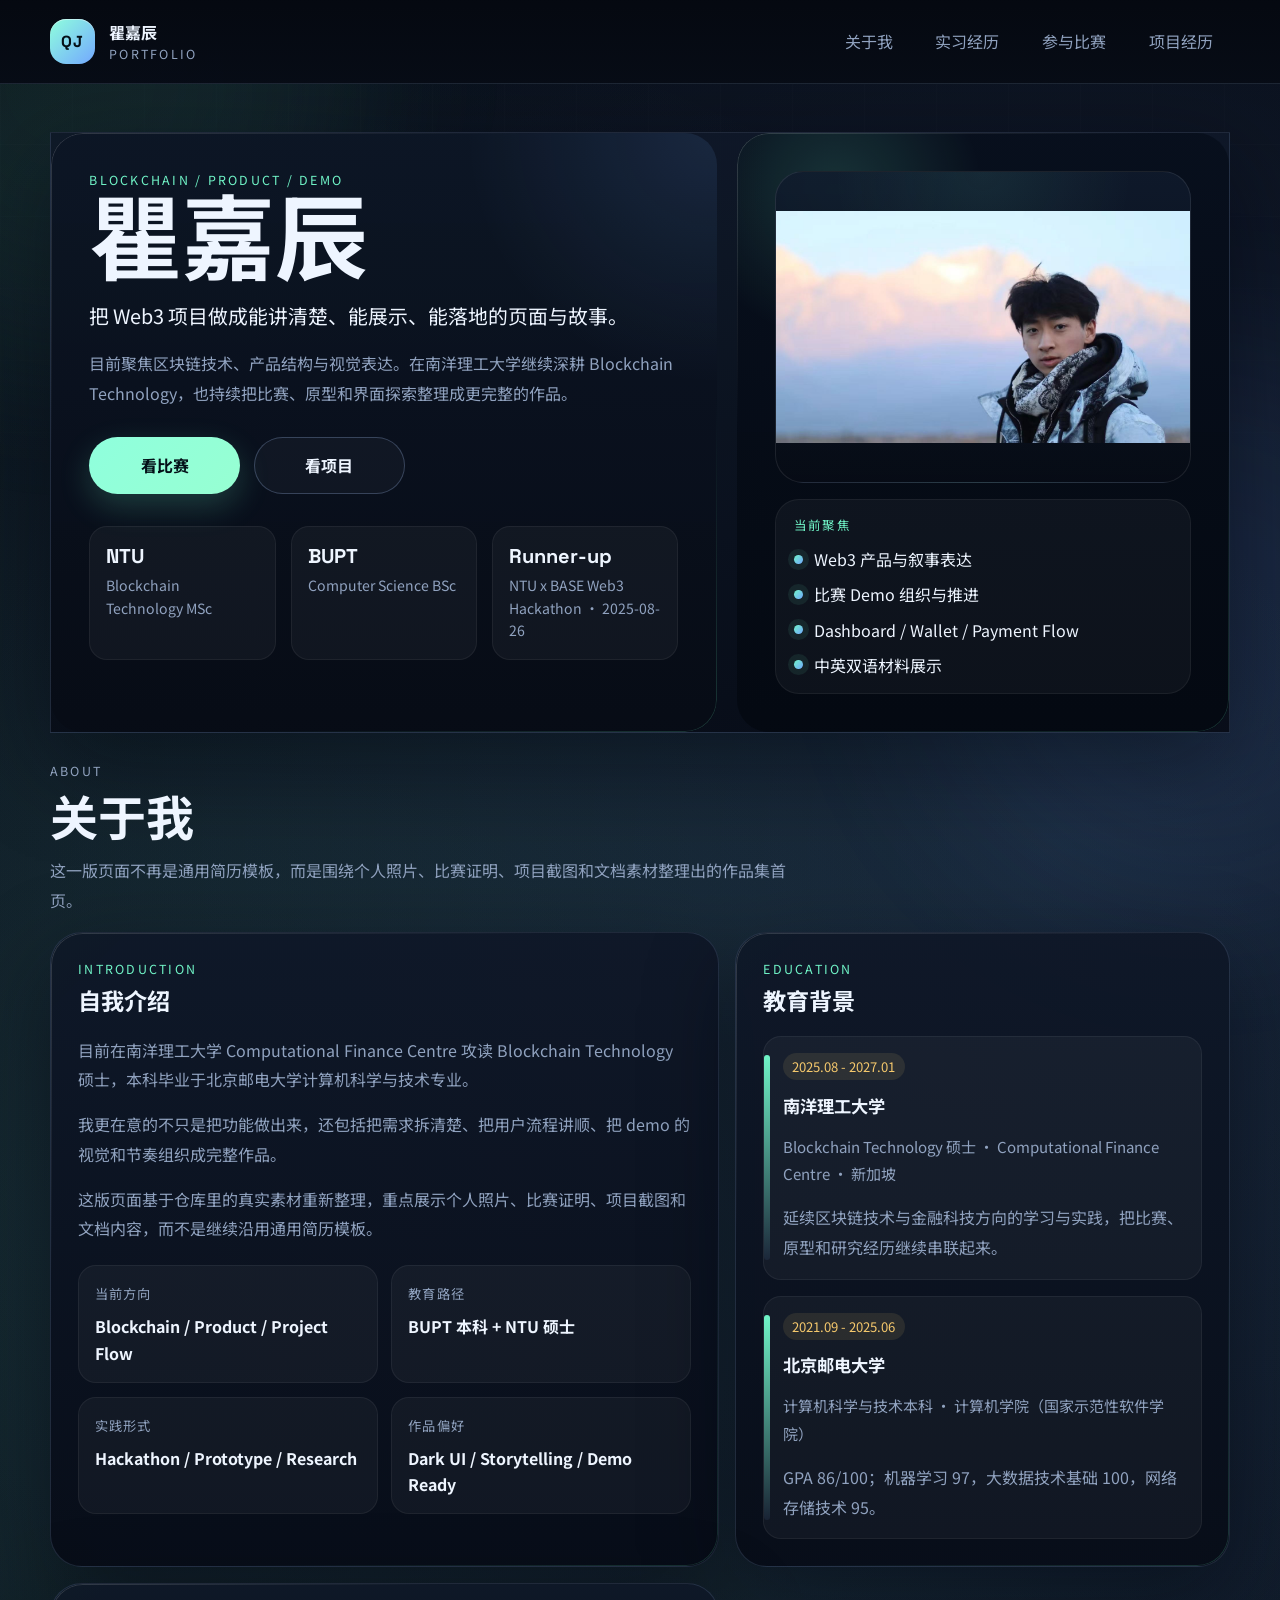
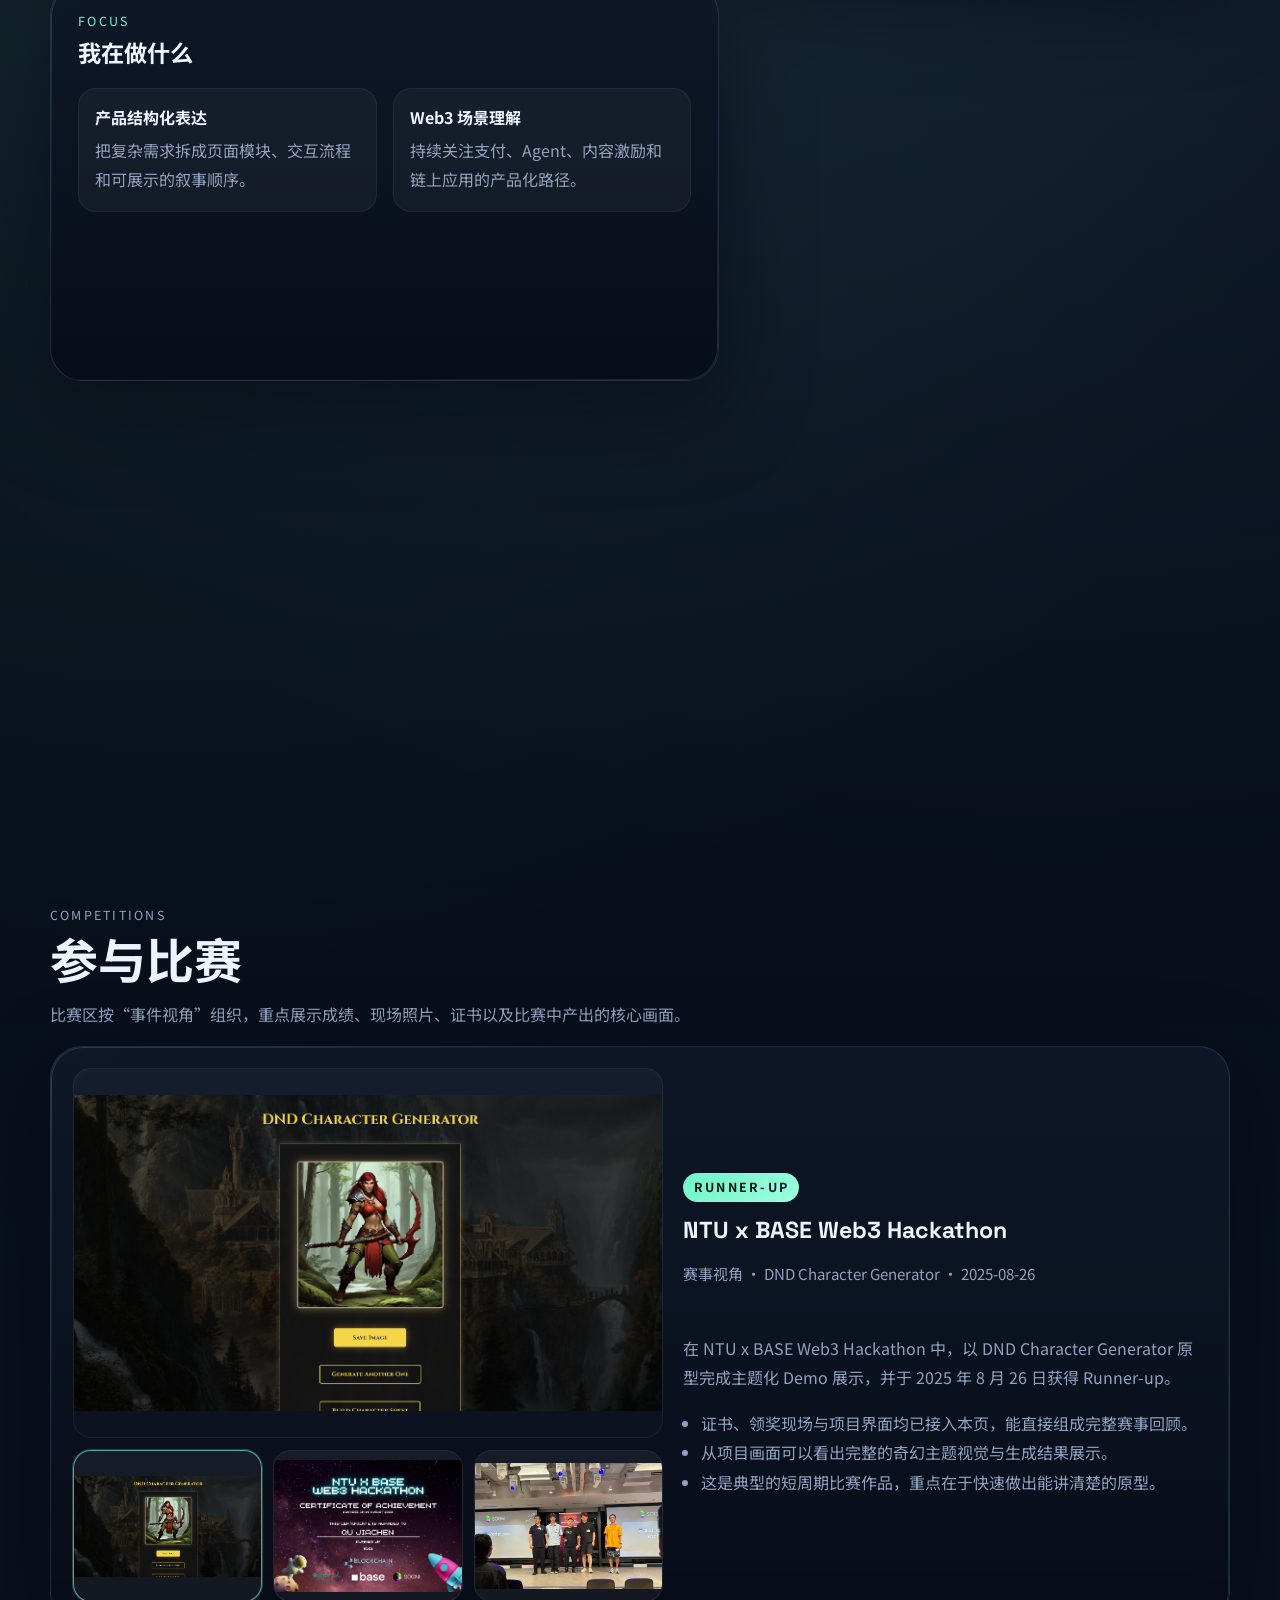
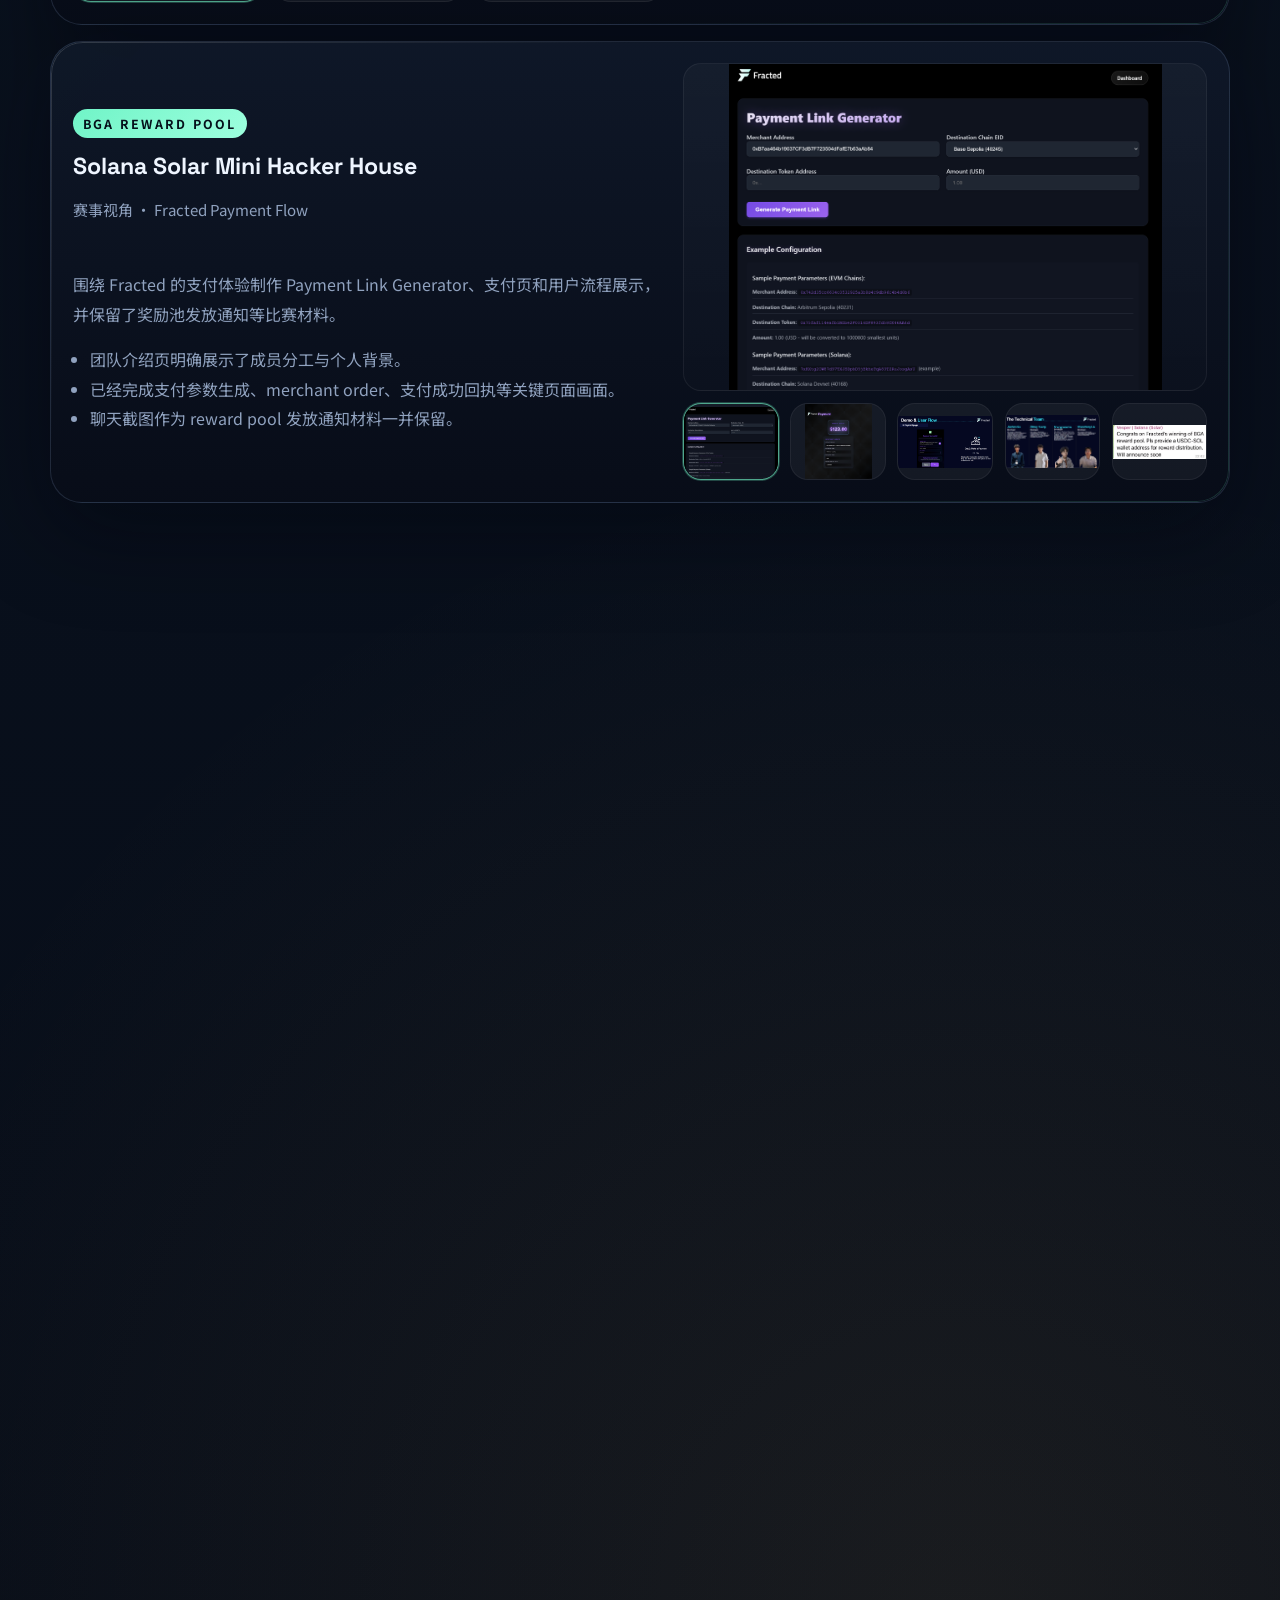
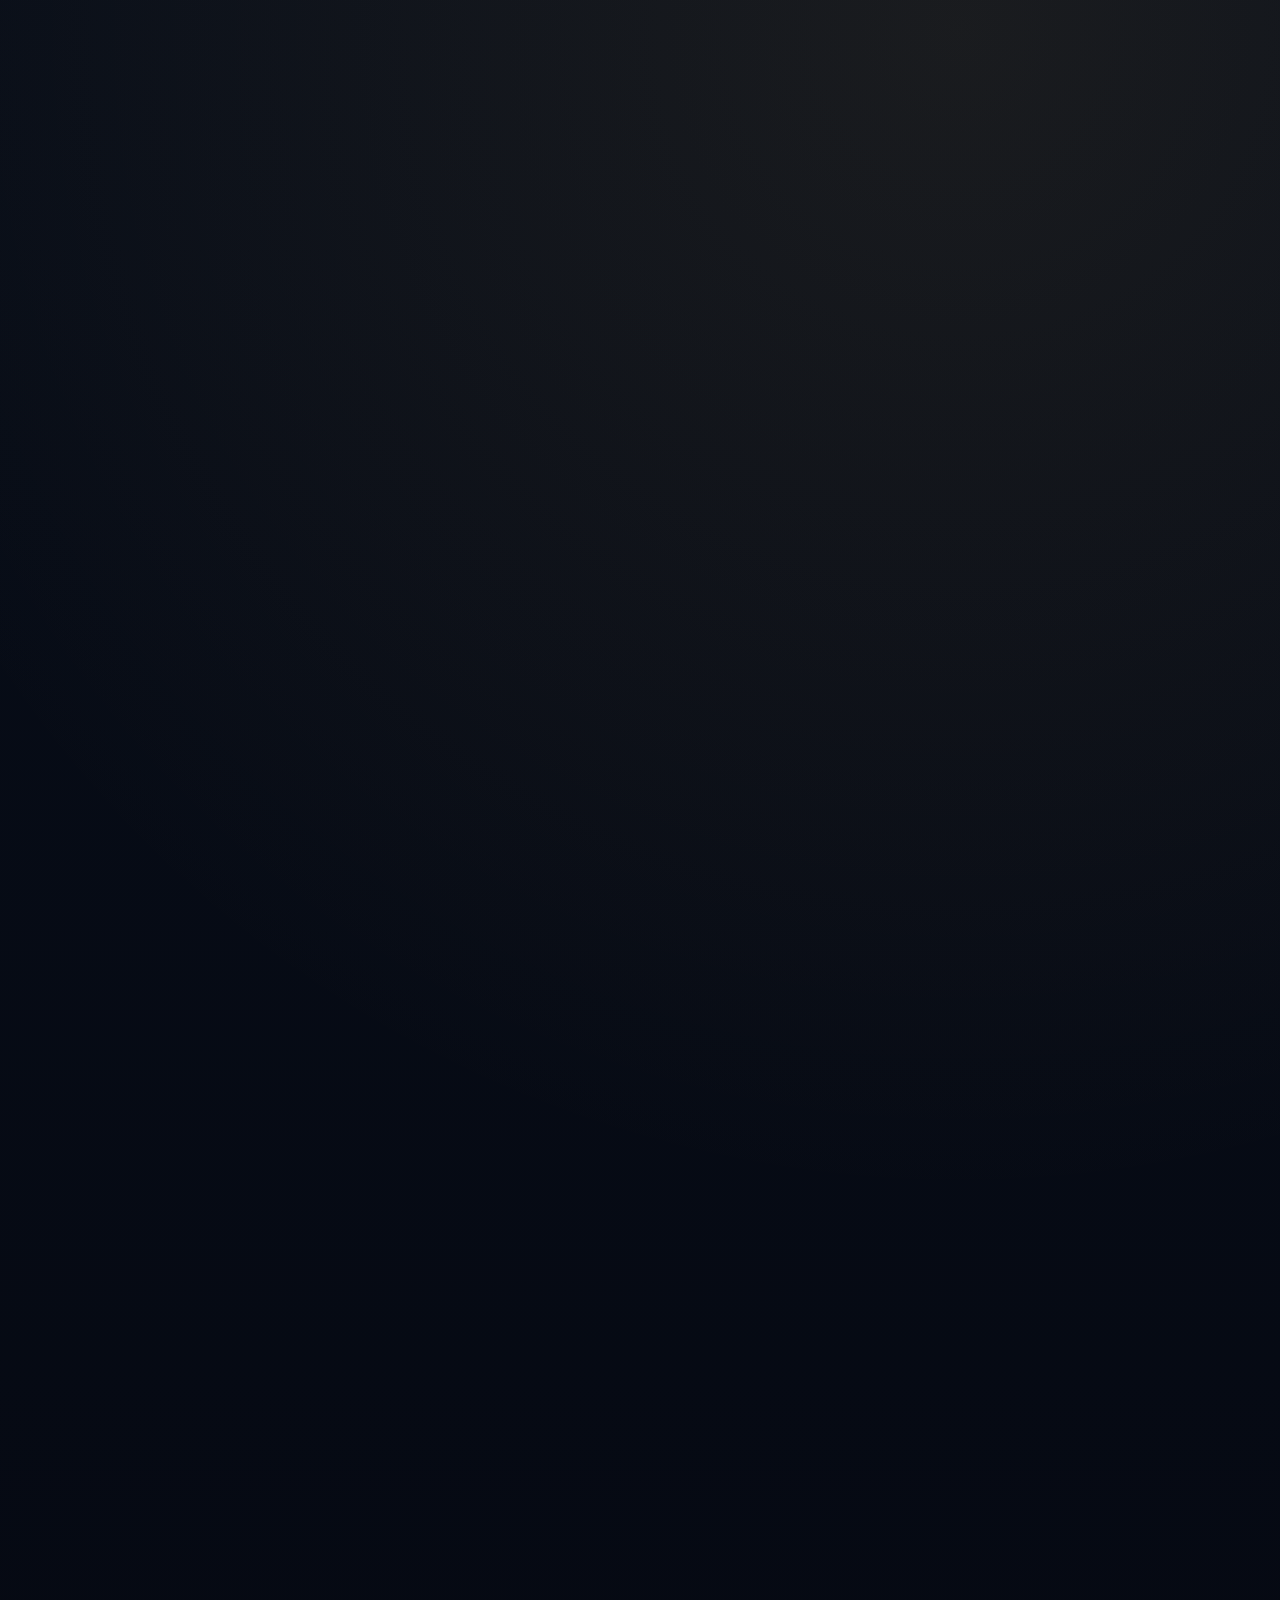
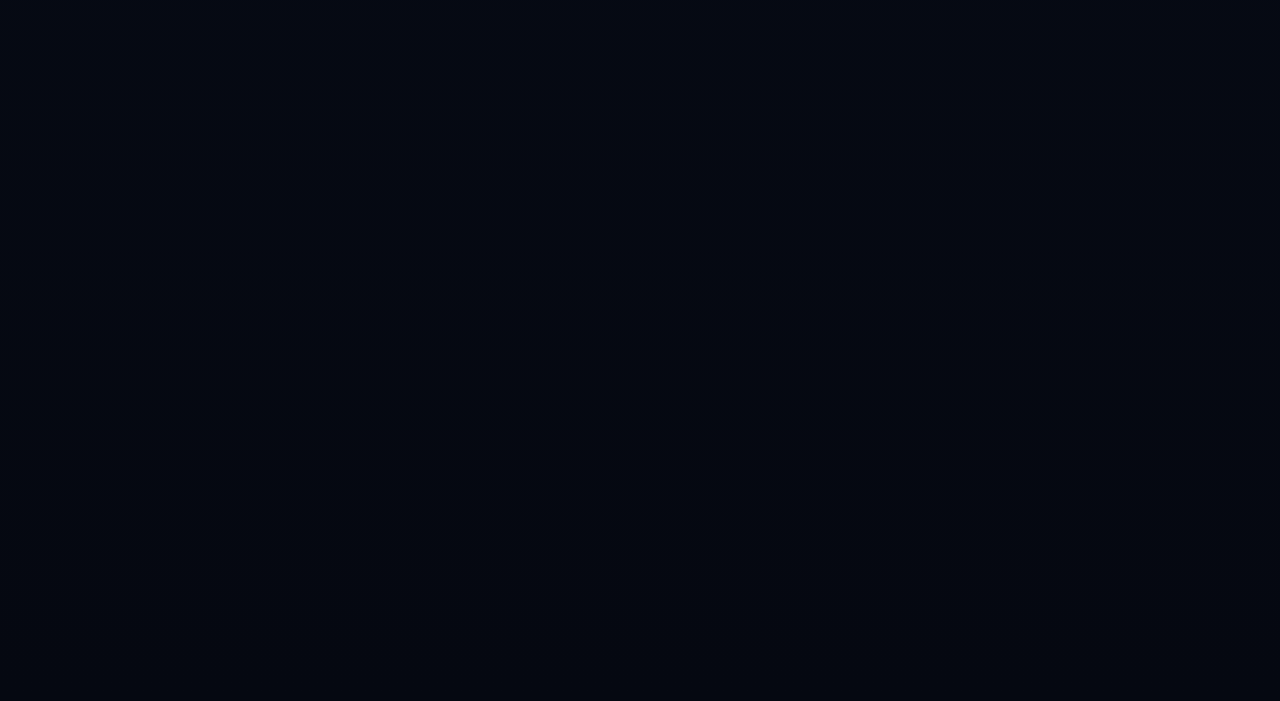
==== index.html @ 5c1d2124 "feat: build personal portfolio site" ====
<!DOCTYPE html>
<html lang="zh-CN">
<head>
  <meta charset="UTF-8">
  <meta name="viewport" content="width=device-width, initial-scale=1.0">
  <title>瞿嘉辰 | 个人主页</title>
  <meta
    id="page-description"
    name="description"
    content="瞿嘉辰的个人作品集页面，包含关于我、实习经历、参与比赛与项目经历，并接入 asset 目录中的图片与文档素材。"
  >
  <link rel="preconnect" href="https://fonts.googleapis.com">
  <link rel="preconnect" href="https://fonts.gstatic.com" crossorigin>
  <link
    href="https://fonts.googleapis.com/css2?family=Noto+Sans+SC:wght@400;500;700;900&family=Space+Grotesk:wght@500;700&display=swap"
    rel="stylesheet"
  >
  <link rel="stylesheet" href="styles.css">
</head>
<body>
  <div class="page-shell">
    <div class="ambient ambient-one"></div>
    <div class="ambient ambient-two"></div>

    <header class="site-header">
      <a class="brand" href="#top" aria-label="回到顶部">
        <span class="brand-mark">QJ</span>
        <span class="brand-copy">
          <strong>瞿嘉辰</strong>
          <span>Portfolio</span>
        </span>
      </a>

      <nav class="nav-links" id="site-nav" aria-label="页面导航">
        <a href="#about">关于我</a>
        <a href="#internships">实习经历</a>
        <a href="#competitions">参与比赛</a>
        <a href="#projects">项目经历</a>
      </nav>
    </header>

    <main id="top">
      <section class="hero reveal">
        <div class="hero-copy">
          <p class="eyebrow">Blockchain / Product / Demo</p>
          <h1>瞿嘉辰</h1>
          <p class="hero-role">把 Web3 项目做成能讲清楚、能展示、能落地的页面与故事。</p>
          <p class="hero-summary">
            目前聚焦区块链技术、产品结构与视觉表达。在南洋理工大学继续深耕 Blockchain
            Technology，也持续把比赛、原型和界面探索整理成更完整的作品。
          </p>

          <div class="hero-actions">
            <a class="primary-link" href="#competitions">看比赛</a>
            <a class="secondary-link" href="#projects">看项目</a>
          </div>

          <div class="hero-metrics" id="hero-metrics"></div>
        </div>

        <div class="hero-visual reveal">
          <div class="portrait-shell">
            <img
              src="asset/me/315a1b7e8bf7244eabcbd1dfc0b4cb04.jpg"
              alt="瞿嘉辰个人照片"
            >
          </div>

          <div class="signal-card">
            <p class="signal-kicker">当前聚焦</p>
            <ul class="signal-list" id="signal-list"></ul>
          </div>
        </div>
      </section>

      <section class="section reveal" id="about">
        <div class="section-heading">
          <p class="section-kicker">About</p>
          <h2>关于我</h2>
          <p>
            这一版页面不再是通用简历模板，而是围绕个人照片、比赛证明、项目截图和文档素材整理出的作品集首页。
          </p>
        </div>

        <div class="about-grid">
          <article class="panel biography-card">
            <div class="panel-head">
              <p class="panel-kicker">Introduction</p>
              <h3>自我介绍</h3>
            </div>
            <div class="biography-copy" id="about-paragraphs"></div>
            <div class="fact-grid" id="about-facts"></div>
          </article>

          <article class="panel education-card">
            <div class="panel-head">
              <p class="panel-kicker">Education</p>
              <h3>教育背景</h3>
            </div>
            <div class="education-list" id="education-list"></div>
          </article>

          <article class="panel focus-card">
            <div class="panel-head">
              <p class="panel-kicker">Focus</p>
              <h3>我在做什么</h3>
            </div>
            <div class="focus-grid" id="focus-list"></div>
          </article>
        </div>
      </section>

      <section class="section reveal" id="internships">
        <div class="section-heading">
          <p class="section-kicker">Experience</p>
          <h2>实习经历</h2>
          <p>
            仓库里没有完整的实习简历文本，所以这里优先呈现已确认的研究/实践经历，避免为了填版面编造细节。
          </p>
        </div>

        <div class="experience-grid" id="internship-list"></div>
      </section>

      <section class="section reveal" id="competitions">
        <div class="section-heading">
          <p class="section-kicker">Competitions</p>
          <h2>参与比赛</h2>
          <p>
            比赛区按“事件视角”组织，重点展示成绩、现场照片、证书以及比赛中产出的核心画面。
          </p>
        </div>

        <div class="showcase-stack" id="competition-list"></div>
      </section>

      <section class="section reveal" id="projects">
        <div class="section-heading">
          <p class="section-kicker">Projects</p>
          <h2>项目经历</h2>
          <p>
            项目区按“作品视角”整理，突出产品逻辑、界面统一性和你在 demo 中真正能拿出来讲的部分。
          </p>
        </div>

        <div class="showcase-stack" id="project-list"></div>
      </section>

      <section class="closing reveal">
        <div class="closing-card">
          <p class="section-kicker">Material Ready</p>
          <h2>页面已接入 `asset` 目录中的主要素材</h2>
          <p>
            当前已经把个人照片、比赛图片、证书、聊天截图、项目界面和演示文档链接挂到页面上。后续如果你补一版完整的实习文案或联系方式，我可以继续把它收成正式求职版。
          </p>
          <div class="tag-row" id="closing-tags"></div>
        </div>
      </section>
    </main>
  </div>

  <script src="script.js"></script>
</body>
</html>
---- styles.css ----
:root {
  --bg: #060912;
  --bg-soft: #0a1020;
  --panel: rgba(10, 17, 31, 0.84);
  --panel-strong: #0e1728;
  --panel-muted: rgba(17, 26, 44, 0.78);
  --text: #eef5ff;
  --muted: #90a2bf;
  --line: rgba(153, 183, 232, 0.16);
  --line-strong: rgba(153, 183, 232, 0.28);
  --accent: #70f4c7;
  --accent-strong: #8fffdd;
  --accent-alt: #73a8ff;
  --accent-soft: rgba(112, 244, 199, 0.12);
  --warm: #f6c96d;
  --shadow: 0 30px 90px rgba(1, 5, 14, 0.45);
  --radius-xl: 32px;
  --radius-lg: 24px;
  --radius-md: 18px;
  --radius-sm: 14px;
  --max-width: 1180px;
}

* {
  box-sizing: border-box;
}

html {
  scroll-behavior: smooth;
}

body {
  margin: 0;
  min-height: 100vh;
  font-family: "Noto Sans SC", sans-serif;
  color: var(--text);
  background:
    radial-gradient(circle at 15% 18%, rgba(112, 244, 199, 0.11), transparent 22%),
    radial-gradient(circle at 82% 12%, rgba(115, 168, 255, 0.16), transparent 26%),
    radial-gradient(circle at 75% 68%, rgba(246, 201, 109, 0.08), transparent 24%),
    linear-gradient(180deg, #03060d 0%, #09111e 42%, #050811 100%);
}

body::before {
  content: "";
  position: fixed;
  inset: 0;
  background-image:
    linear-gradient(rgba(255, 255, 255, 0.018) 1px, transparent 1px),
    linear-gradient(90deg, rgba(255, 255, 255, 0.018) 1px, transparent 1px);
  background-size: 72px 72px;
  mask-image: linear-gradient(180deg, rgba(0, 0, 0, 0.75), transparent 82%);
  pointer-events: none;
}

img {
  display: block;
  width: 100%;
}

a {
  color: inherit;
  text-decoration: none;
}

button {
  font: inherit;
}

.page-shell {
  position: relative;
  overflow: clip;
}

.ambient {
  position: fixed;
  width: 34rem;
  height: 34rem;
  border-radius: 50%;
  filter: blur(90px);
  opacity: 0.55;
  pointer-events: none;
  z-index: 0;
}

.ambient-one {
  top: -12rem;
  left: -12rem;
  background: rgba(112, 244, 199, 0.18);
}

.ambient-two {
  right: -12rem;
  top: 22rem;
  background: rgba(115, 168, 255, 0.16);
}

.site-header {
  position: relative;
  z-index: 20;
  width: 100%;
  margin: 0;
  padding: 1rem max(1rem, calc((100vw - var(--max-width)) / 2));
  display: flex;
  align-items: center;
  justify-content: space-between;
  gap: 1rem;
  border-bottom: 1px solid var(--line);
  border-radius: 0;
  background: linear-gradient(180deg, rgba(5, 9, 17, 0.98), rgba(7, 12, 22, 0.98));
  backdrop-filter: none;
  box-shadow: none;
}

main {
  position: relative;
  z-index: 1;
}

.brand {
  display: inline-flex;
  align-items: center;
  gap: 0.9rem;
  min-width: 0;
}

.brand-mark {
  display: grid;
  place-items: center;
  width: 2.8rem;
  height: 2.8rem;
  border-radius: 16px;
  color: #041018;
  font-family: "Space Grotesk", "Noto Sans SC", sans-serif;
  font-weight: 700;
  letter-spacing: 0.04em;
  background: linear-gradient(135deg, var(--accent-strong), var(--accent-alt));
  box-shadow: inset 0 1px 0 rgba(255, 255, 255, 0.45);
}

.brand-copy {
  display: grid;
  gap: 0.05rem;
}

.brand-copy strong,
.nav-links a,
.hero h1,
.panel-head h3,
.showcase-copy h3,
.experience-card h3,
.closing-card h2 {
  font-family: "Space Grotesk", "Noto Sans SC", sans-serif;
}

.brand-copy strong {
  font-size: 1rem;
}

.brand-copy span {
  font-size: 0.78rem;
  color: var(--muted);
  letter-spacing: 0.18em;
  text-transform: uppercase;
}

.nav-links {
  display: flex;
  align-items: center;
  gap: 0.55rem;
  overflow-x: auto;
  padding-bottom: 0.1rem;
  scrollbar-width: none;
}

.nav-links::-webkit-scrollbar {
  display: none;
}

.nav-links a {
  white-space: nowrap;
  padding: 0.72rem 1rem;
  color: var(--muted);
  border: 1px solid transparent;
  border-radius: 999px;
  transition:
    color 180ms ease,
    border-color 180ms ease,
    background-color 180ms ease,
    transform 180ms ease;
}

.nav-links a:hover,
.nav-links a:focus-visible,
.nav-links a.is-active {
  color: var(--text);
  border-color: var(--line-strong);
  background: rgba(255, 255, 255, 0.04);
  transform: translateY(-1px);
}

main {
  width: min(calc(100% - 2rem), var(--max-width));
  margin: 0 auto;
  padding: 3rem 0 4.5rem;
}

.hero,
.panel,
.experience-card,
.showcase-card,
.closing-card {
  border: 1px solid var(--line);
  background:
    linear-gradient(180deg, rgba(15, 24, 40, 0.96), rgba(8, 13, 24, 0.96)),
    linear-gradient(135deg, rgba(112, 244, 199, 0.06), transparent 35%);
  box-shadow: var(--shadow);
}

.hero {
  display: grid;
  grid-template-columns: minmax(0, 1.15fr) minmax(320px, 0.85fr);
  gap: 1.25rem;
  align-items: stretch;
}

.hero-copy,
.hero-visual,
.panel,
.experience-card,
.showcase-card,
.closing-card {
  border-radius: var(--radius-xl);
}

.hero-copy,
.hero-visual {
  position: relative;
  overflow: hidden;
  padding: 2.4rem;
}

.hero-copy {
  background:
    radial-gradient(circle at top right, rgba(115, 168, 255, 0.12), transparent 28%),
    linear-gradient(180deg, rgba(13, 22, 37, 0.94), rgba(7, 12, 22, 0.98));
}

.hero-copy::after,
.hero-visual::after,
.panel::after,
.showcase-card::after {
  content: "";
  position: absolute;
  inset: 0;
  border-radius: inherit;
  padding: 1px;
  background: linear-gradient(145deg, rgba(255, 255, 255, 0.16), transparent 32%, transparent 68%, rgba(112, 244, 199, 0.18));
  mask:
    linear-gradient(#fff 0 0) content-box,
    linear-gradient(#fff 0 0);
  mask-composite: exclude;
  pointer-events: none;
}

.hero-visual {
  display: flex;
  flex-direction: column;
  justify-content: space-between;
  gap: 1rem;
  background:
    radial-gradient(circle at 20% 10%, rgba(112, 244, 199, 0.16), transparent 22%),
    linear-gradient(180deg, rgba(8, 16, 29, 0.96), rgba(4, 9, 18, 0.98));
}

.eyebrow,
.section-kicker,
.panel-kicker,
.signal-kicker,
.eyebrow-tag,
.showcase-badge,
.experience-tag {
  margin: 0;
  letter-spacing: 0.18em;
  text-transform: uppercase;
  font-size: 0.78rem;
}

.eyebrow,
.section-kicker,
.panel-kicker,
.signal-kicker {
  color: var(--accent);
}

.hero h1 {
  margin: 0.55rem 0 0;
  font-size: clamp(3.5rem, 8vw, 5.8rem);
  line-height: 0.94;
  text-wrap: balance;
}

.hero-role {
  margin: 1rem 0 0;
  font-size: 1.24rem;
  line-height: 1.5;
  color: var(--text);
  max-width: 40rem;
}

.hero-summary,
.section-heading p,
.biography-copy p,
.fact-label,
.education-meta,
.education-note,
.focus-item p,
.experience-summary,
.experience-details li,
.showcase-summary,
.showcase-details li,
.showcase-meta,
.inline-link,
.closing-card p {
  color: var(--muted);
  line-height: 1.85;
}

.hero-summary {
  margin-top: 1.15rem;
  max-width: 42rem;
}

.hero-actions {
  margin-top: 1.8rem;
  display: flex;
  flex-wrap: wrap;
  gap: 0.9rem;
}

.primary-link,
.secondary-link,
.inline-link {
  display: inline-flex;
  align-items: center;
  justify-content: center;
  border-radius: 999px;
  transition:
    transform 180ms ease,
    box-shadow 180ms ease,
    border-color 180ms ease,
    background-color 180ms ease;
}

.primary-link,
.secondary-link {
  min-width: 9.4rem;
  padding: 0.95rem 1.25rem;
  font-weight: 700;
}

.primary-link {
  color: #031018;
  background: linear-gradient(135deg, var(--accent-strong), #97ffd2);
  box-shadow: 0 12px 32px rgba(112, 244, 199, 0.2);
}

.secondary-link {
  border: 1px solid var(--line-strong);
  background: rgba(255, 255, 255, 0.03);
}

.primary-link:hover,
.secondary-link:hover,
.inline-link:hover,
.primary-link:focus-visible,
.secondary-link:focus-visible,
.inline-link:focus-visible,
.thumb-button:hover,
.thumb-button:focus-visible {
  transform: translateY(-2px);
}

.hero-metrics {
  margin-top: 2rem;
  display: grid;
  grid-template-columns: repeat(3, minmax(0, 1fr));
  gap: 0.9rem;
}

.metric-card {
  padding: 1rem 1rem 1.1rem;
  border-radius: var(--radius-md);
  background: rgba(255, 255, 255, 0.04);
  border: 1px solid rgba(255, 255, 255, 0.06);
}

.metric-value {
  display: block;
  font-family: "Space Grotesk", "Noto Sans SC", sans-serif;
  font-size: 1.25rem;
  font-weight: 700;
  color: var(--text);
}

.metric-label {
  display: block;
  margin-top: 0.35rem;
  color: var(--muted);
  font-size: 0.88rem;
  line-height: 1.6;
}

.portrait-shell {
  aspect-ratio: 4 / 3;
  overflow: hidden;
  border-radius: 28px;
  border: 1px solid rgba(255, 255, 255, 0.09);
  background:
    radial-gradient(circle at top, rgba(112, 244, 199, 0.08), transparent 40%),
    linear-gradient(180deg, rgba(16, 27, 45, 0.84), rgba(7, 12, 22, 0.92));
}

.portrait-shell img {
  height: 100%;
  object-fit: contain;
  object-position: center;
}

.signal-card {
  padding: 1rem 1.1rem;
  border-radius: var(--radius-lg);
  background: rgba(255, 255, 255, 0.04);
  border: 1px solid rgba(255, 255, 255, 0.06);
}

.signal-list {
  margin: 0.85rem 0 0;
  padding: 0;
  display: grid;
  gap: 0.7rem;
  list-style: none;
}

.signal-list li {
  display: flex;
  align-items: center;
  gap: 0.7rem;
  color: var(--text);
}

.signal-list li::before {
  content: "";
  width: 0.55rem;
  height: 0.55rem;
  border-radius: 50%;
  background: linear-gradient(135deg, var(--accent), var(--accent-alt));
  box-shadow: 0 0 0 6px rgba(112, 244, 199, 0.08);
}

.section {
  margin-top: 1.7rem;
}

.section-heading {
  margin-bottom: 1rem;
  max-width: 46rem;
}

.section-heading h2 {
  margin: 0.45rem 0 0.5rem;
  font-size: clamp(2rem, 4vw, 3rem);
  line-height: 1.04;
  text-wrap: balance;
}

.about-grid {
  display: grid;
  grid-template-columns: minmax(0, 1.15fr) minmax(320px, 0.85fr);
  gap: 1rem;
  align-items: start;
}

.panel {
  position: relative;
  overflow: hidden;
  padding: 1.7rem;
}

.panel-head,
.showcase-head {
  margin-bottom: 1.15rem;
}

.panel-head h3,
.showcase-copy h3,
.experience-card h3 {
  margin: 0.35rem 0 0;
  font-size: 1.45rem;
}

.biography-card {
  min-height: 100%;
}

.biography-copy {
  display: grid;
  gap: 0.95rem;
}

.biography-copy p {
  margin: 0;
}

.fact-grid {
  margin-top: 1.35rem;
  display: grid;
  grid-template-columns: repeat(2, minmax(0, 1fr));
  gap: 0.85rem;
}

.fact-item,
.focus-item,
.education-item,
.experience-card,
.thumb-button,
.showcase-main,
.showcase-links a {
  border-radius: var(--radius-md);
}

.fact-item,
.focus-item,
.education-item {
  padding: 1rem;
  background: rgba(255, 255, 255, 0.04);
  border: 1px solid rgba(255, 255, 255, 0.06);
}

.fact-label {
  display: block;
  font-size: 0.83rem;
  letter-spacing: 0.08em;
  text-transform: uppercase;
}

.fact-value {
  display: block;
  margin-top: 0.4rem;
  color: var(--text);
  font-weight: 700;
  line-height: 1.65;
}

.education-list,
.focus-grid,
.experience-grid,
.showcase-stack,
.showcase-links,
.tag-row {
  display: grid;
  gap: 1rem;
}

.education-item {
  position: relative;
  padding-left: 1.15rem;
}

.education-item::before {
  content: "";
  position: absolute;
  left: 0;
  top: 1.15rem;
  width: 0.36rem;
  height: calc(100% - 2.3rem);
  border-radius: 999px;
  background: linear-gradient(180deg, var(--accent), rgba(115, 168, 255, 0.08));
}

.education-period {
  display: inline-flex;
  align-items: center;
  padding: 0.25rem 0.6rem;
  border-radius: 999px;
  color: var(--warm);
  background: rgba(246, 201, 109, 0.1);
  font-size: 0.82rem;
}

.education-item h4 {
  margin: 0.8rem 0 0.25rem;
  font-size: 1.08rem;
}

.education-meta,
.showcase-meta {
  font-size: 0.94rem;
}

.education-note {
  margin: 0.65rem 0 0;
}

.focus-grid {
  grid-template-columns: repeat(2, minmax(0, 1fr));
}

.focus-item h4 {
  margin: 0 0 0.45rem;
  font-size: 1rem;
}

.focus-item p,
.showcase-summary,
.experience-summary {
  margin: 0;
}

.experience-grid {
  grid-template-columns: repeat(2, minmax(0, 1fr));
}

.experience-card {
  position: relative;
  overflow: hidden;
  padding: 1.45rem;
}

.experience-top,
.showcase-top {
  display: flex;
  align-items: flex-start;
  justify-content: space-between;
  gap: 1rem;
}

.experience-tag,
.showcase-badge {
  display: inline-flex;
  align-items: center;
  padding: 0.34rem 0.65rem;
  border-radius: 999px;
  font-weight: 700;
  color: #05111b;
  background: linear-gradient(135deg, var(--accent), #9dffde);
}

.experience-meta {
  margin-top: 0.55rem;
  color: var(--muted);
  font-size: 0.92rem;
}

.experience-summary {
  margin-top: 1rem;
}

.experience-details,
.showcase-details {
  margin: 1rem 0 0;
  padding-left: 1.1rem;
}

.showcase-card {
  position: relative;
  overflow: hidden;
  display: grid;
  grid-template-columns: minmax(0, 1.06fr) minmax(320px, 0.94fr);
  gap: 1.25rem;
  padding: 1.35rem;
}

.showcase-card:nth-child(even) .showcase-gallery {
  order: 2;
}

.showcase-card:nth-child(even) .showcase-copy {
  order: 1;
}

.showcase-gallery {
  display: grid;
  gap: 0.8rem;
}

.showcase-main {
  position: relative;
  overflow: hidden;
  aspect-ratio: 16 / 10;
  background: linear-gradient(180deg, rgba(255, 255, 255, 0.03), rgba(255, 255, 255, 0.01));
  border: 1px solid rgba(255, 255, 255, 0.06);
}

.showcase-main img {
  height: 100%;
  object-fit: contain;
  object-position: center;
}

.showcase-thumbs {
  display: grid;
  grid-template-columns: repeat(auto-fit, minmax(80px, 1fr));
  gap: 0.7rem;
}

.thumb-button {
  position: relative;
  overflow: hidden;
  border: 1px solid rgba(255, 255, 255, 0.08);
  background: rgba(255, 255, 255, 0.03);
  padding: 0;
  aspect-ratio: 1.25 / 1;
  cursor: pointer;
  transition:
    border-color 180ms ease,
    box-shadow 180ms ease,
    transform 180ms ease;
}

.thumb-button img {
  height: 100%;
  object-fit: contain;
  object-position: center;
  background: rgba(255, 255, 255, 0.02);
}

.thumb-button.is-active {
  border-color: rgba(112, 244, 199, 0.65);
  box-shadow: 0 0 0 1px rgba(112, 244, 199, 0.25);
}

.showcase-copy {
  display: flex;
  flex-direction: column;
  justify-content: center;
}

.showcase-pills {
  display: flex;
  flex-wrap: wrap;
  gap: 0.65rem;
  margin-bottom: 0.8rem;
}

.showcase-pill {
  display: inline-flex;
  align-items: center;
  padding: 0.34rem 0.7rem;
  border-radius: 999px;
  border: 1px solid rgba(255, 255, 255, 0.08);
  background: rgba(255, 255, 255, 0.03);
  color: var(--text);
  font-size: 0.84rem;
}

.showcase-summary {
  margin-top: 0.8rem;
}

.showcase-links {
  margin-top: 1rem;
}

.inline-link {
  width: fit-content;
  padding: 0.85rem 1rem;
  border: 1px solid var(--line-strong);
  background: rgba(255, 255, 255, 0.03);
}

.closing {
  margin-top: 1.7rem;
}

.closing-card {
  position: relative;
  overflow: hidden;
  padding: 2rem;
  text-align: center;
}

.closing-card h2 {
  margin: 0.45rem 0 0.8rem;
  font-size: clamp(1.8rem, 4vw, 2.9rem);
  line-height: 1.08;
}

.closing-card p {
  max-width: 46rem;
  margin: 0 auto;
}

.tag-row {
  margin-top: 1.4rem;
  display: flex;
  justify-content: center;
  flex-wrap: wrap;
}

.tag {
  padding: 0.55rem 0.85rem;
  border-radius: 999px;
  border: 1px solid rgba(255, 255, 255, 0.08);
  background: rgba(255, 255, 255, 0.04);
  color: var(--text);
}

.reveal {
  opacity: 0;
  transform: translateY(26px);
  transition:
    opacity 700ms ease,
    transform 700ms ease;
}

.reveal.is-visible {
  opacity: 1;
  transform: translateY(0);
}

@media (max-width: 1040px) {
  .hero,
  .about-grid,
  .showcase-card {
    grid-template-columns: 1fr;
  }

  .showcase-card:nth-child(even) .showcase-gallery,
  .showcase-card:nth-child(even) .showcase-copy {
    order: initial;
  }
}

@media (max-width: 860px) {
  .site-header {
    padding: 1rem;
    display: grid;
    grid-template-columns: 1fr;
  }

  .experience-grid,
  .focus-grid,
  .fact-grid,
  .hero-metrics {
    grid-template-columns: 1fr;
  }

  .brand {
    justify-content: space-between;
  }
}

@media (max-width: 640px) {
  main {
    padding-top: 2rem;
  }

  .brand-copy span {
    letter-spacing: 0.12em;
  }

  .hero-copy,
  .hero-visual,
  .panel,
  .experience-card,
  .showcase-card,
  .closing-card {
    padding: 1.25rem;
    border-radius: 22px;
  }

  .hero h1 {
    font-size: 3rem;
  }

  .hero-role {
    font-size: 1.06rem;
  }

  .experience-top,
  .showcase-top {
    flex-direction: column;
  }

  .showcase-thumbs {
    grid-template-columns: repeat(3, minmax(0, 1fr));
  }
}

@media (prefers-reduced-motion: reduce) {
  html {
    scroll-behavior: auto;
  }

  *,
  *::before,
  *::after {
    animation-duration: 0.01ms !important;
    animation-iteration-count: 1 !important;
    transition-duration: 0.01ms !important;
  }

  .reveal,
  .reveal.is-visible {
    opacity: 1;
    transform: none;
  }
}
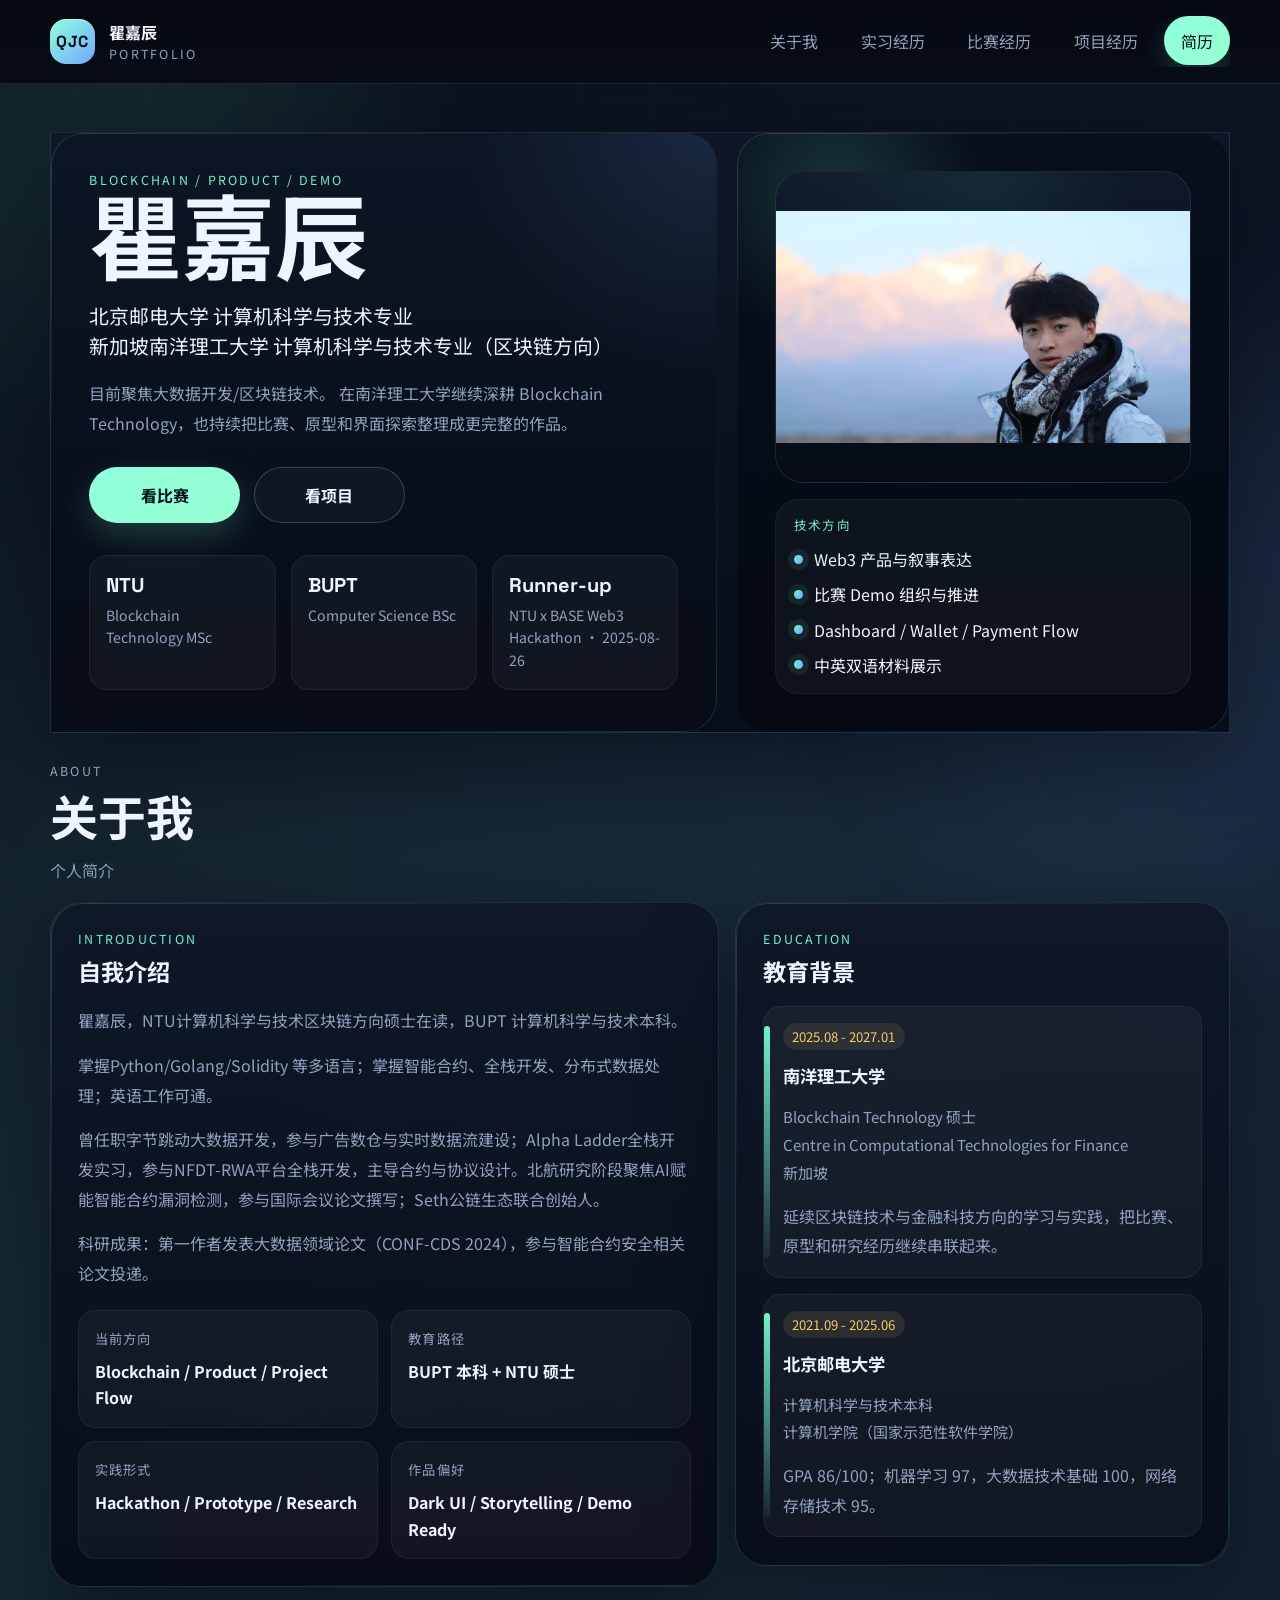
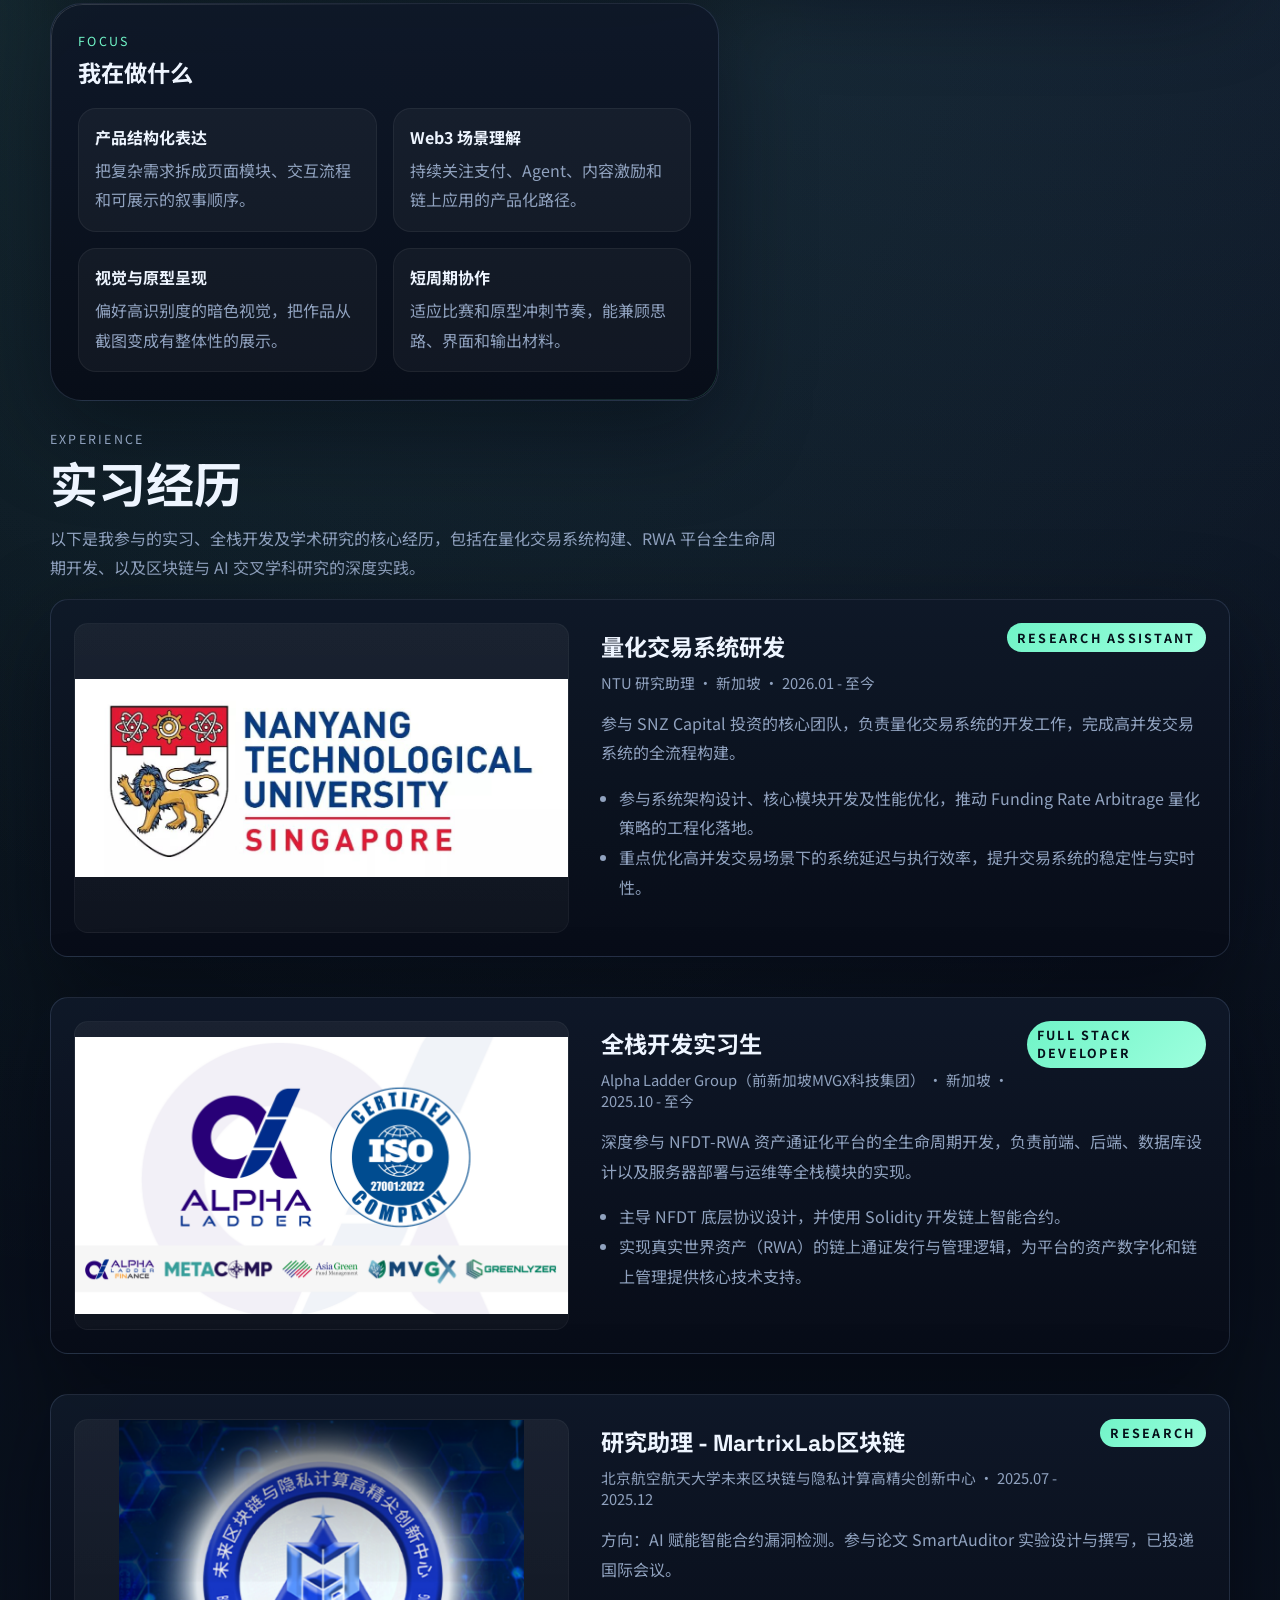
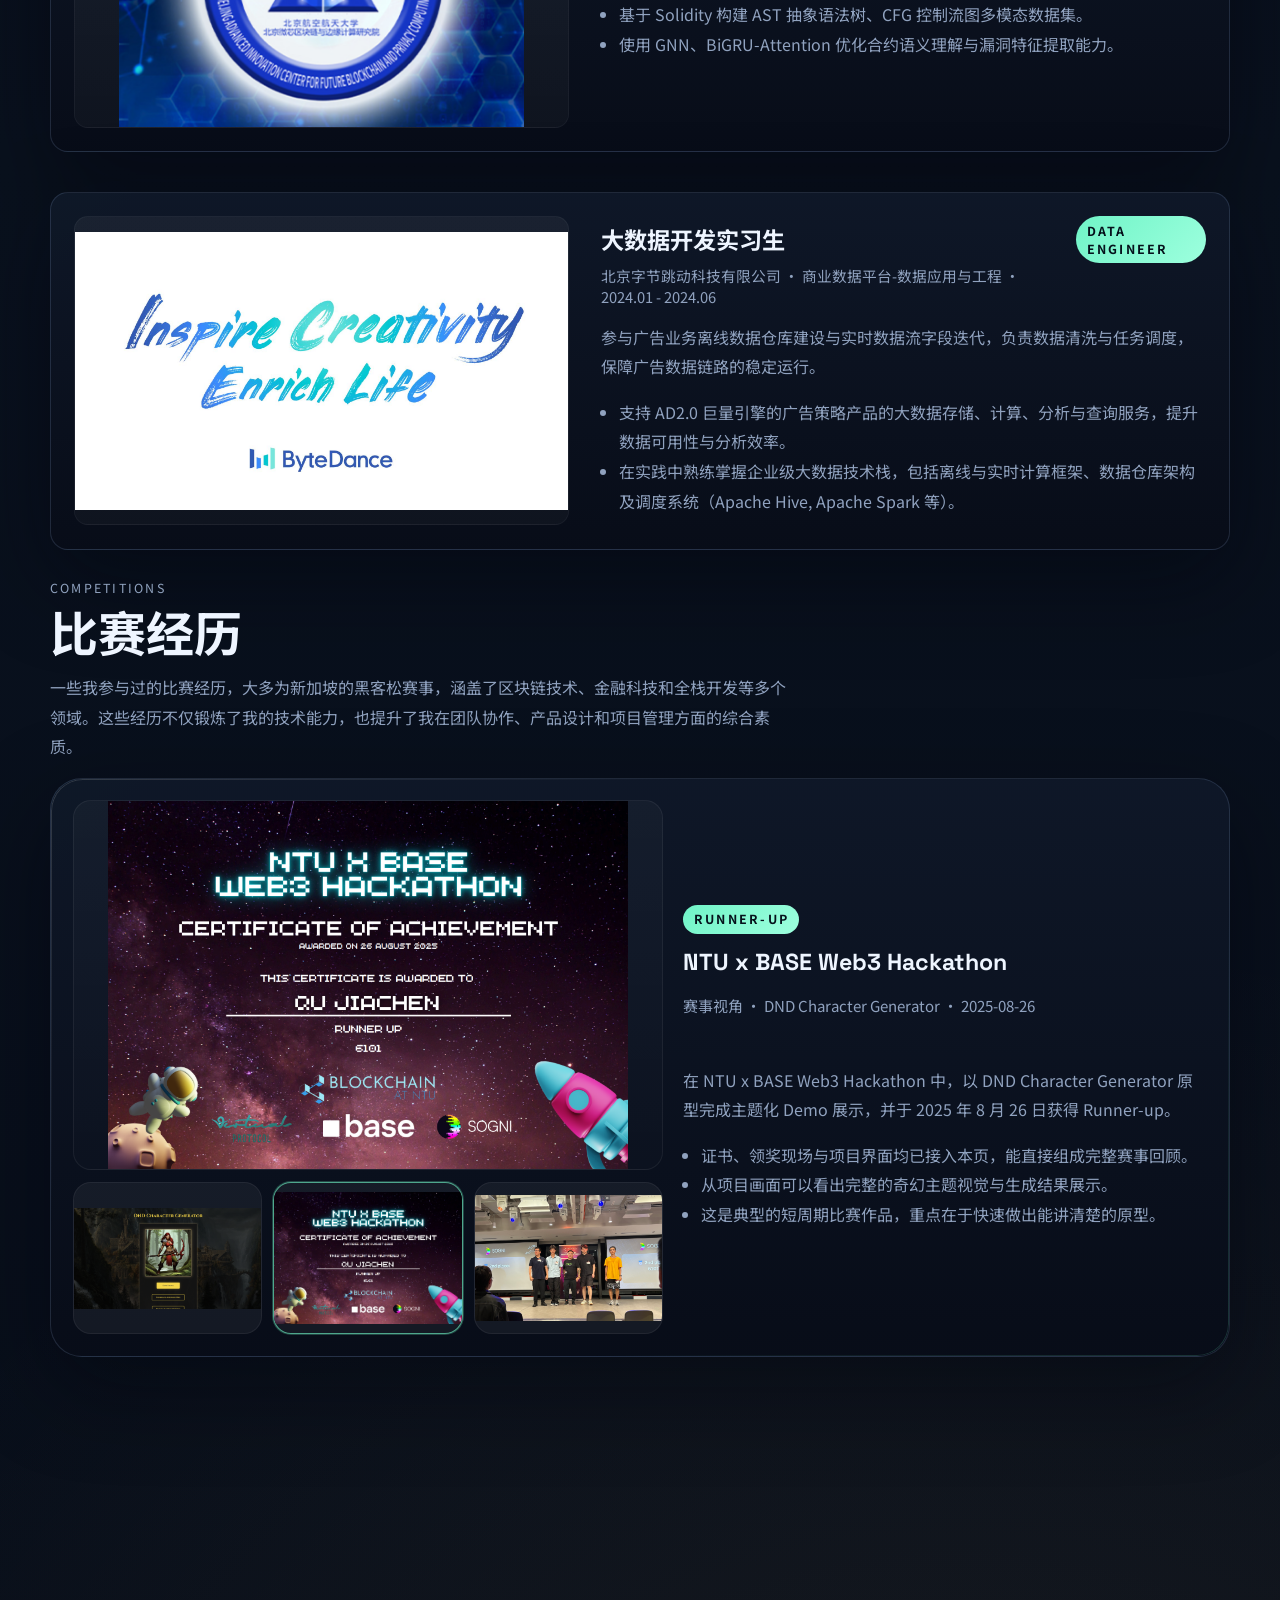
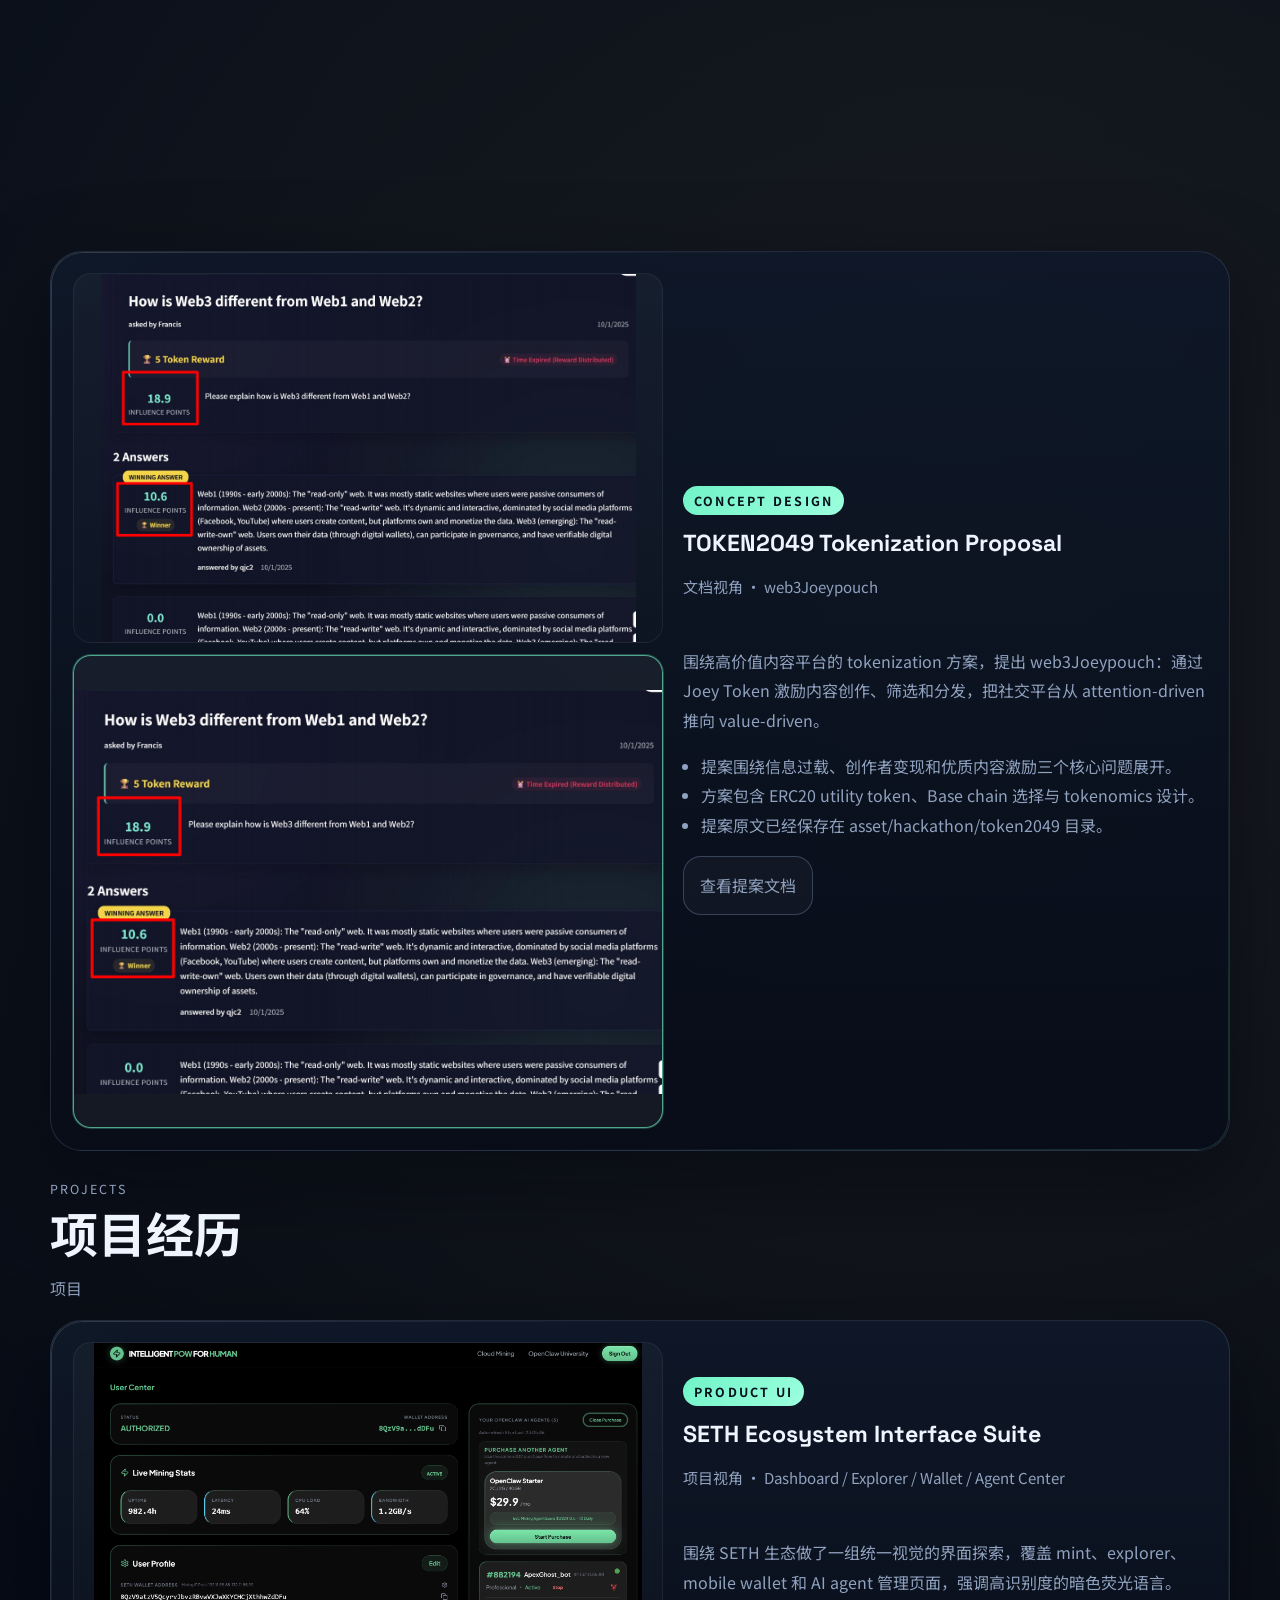
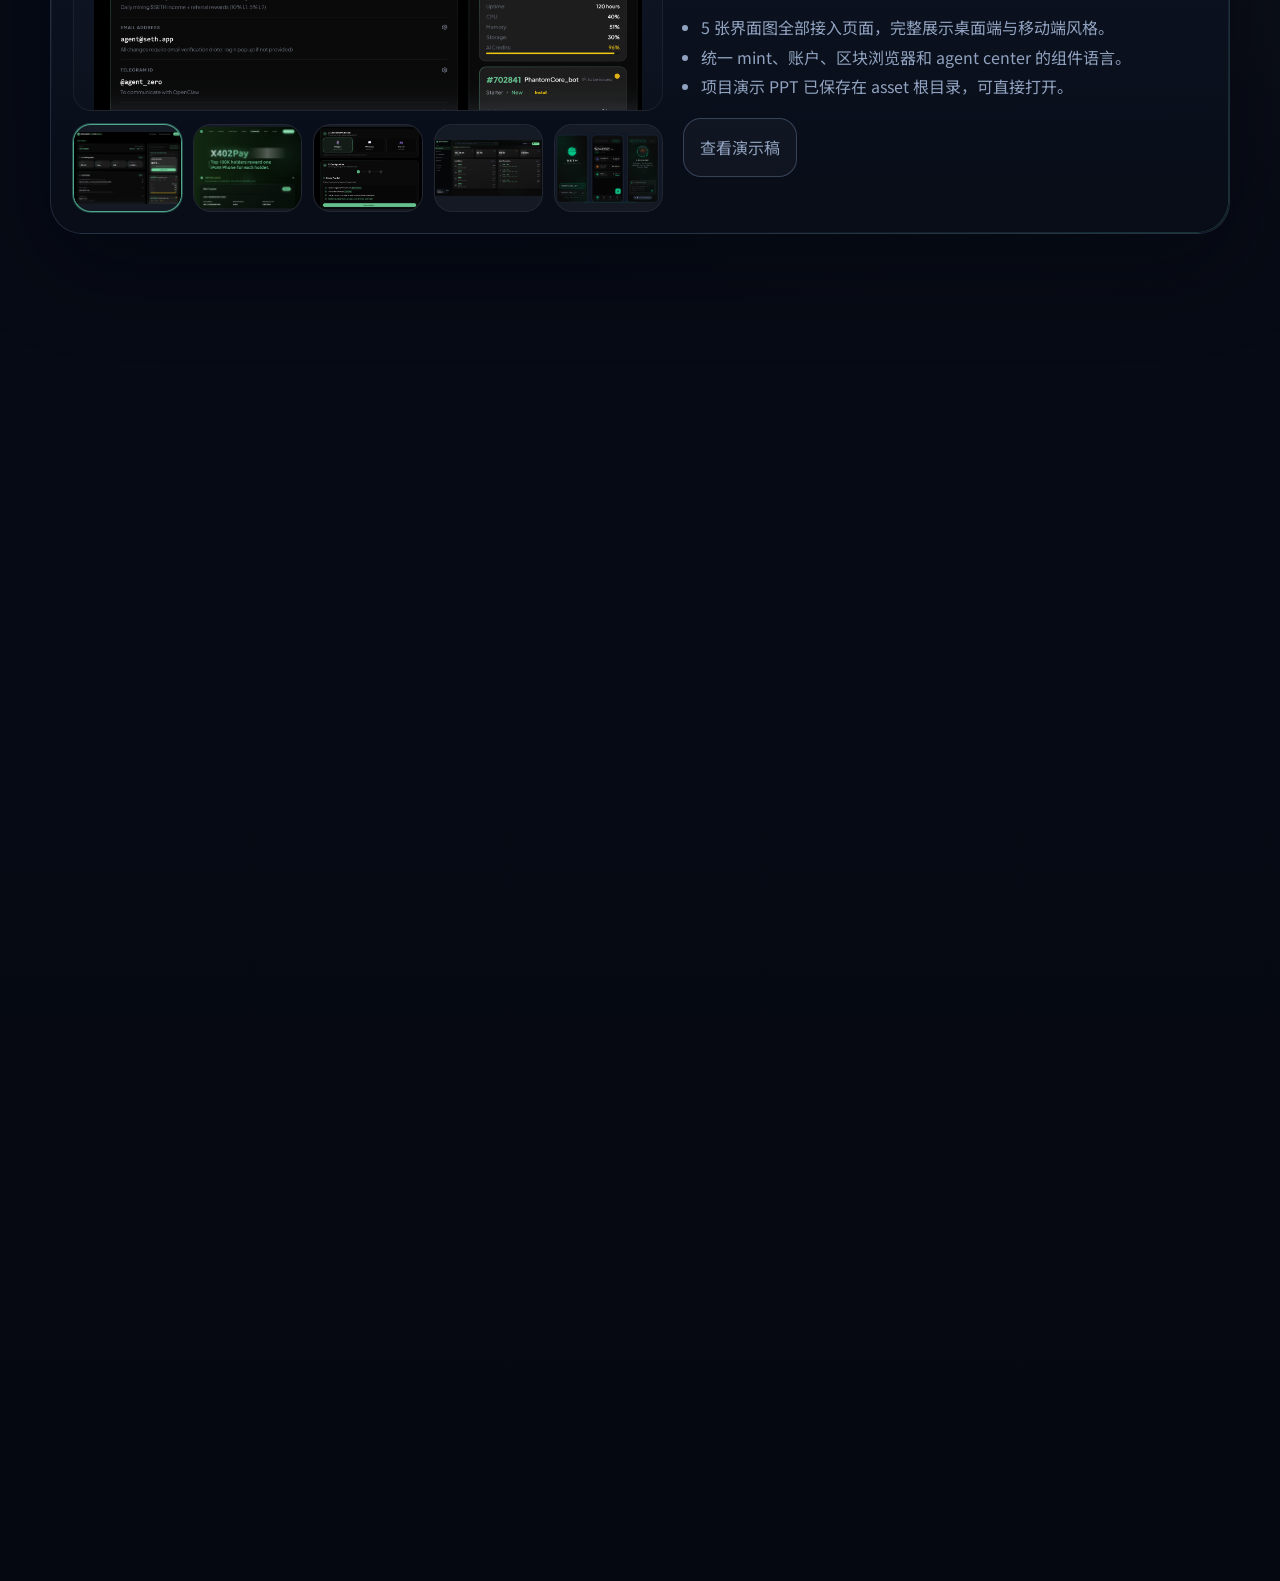
==== commit 60e2faf2: "change style" ====
--- a/index.html
+++ b/index.html
@@ -24,7 +24,7 @@
 
     <header class="site-header">
       <a class="brand" href="#top" aria-label="回到顶部">
-        <span class="brand-mark">QJ</span>
+        <span class="brand-mark">QJC</span>
         <span class="brand-copy">
           <strong>瞿嘉辰</strong>
           <span>Portfolio</span>
@@ -34,8 +34,9 @@
       <nav class="nav-links" id="site-nav" aria-label="页面导航">
         <a href="#about">关于我</a>
         <a href="#internships">实习经历</a>
-        <a href="#competitions">参与比赛</a>
+        <a href="#competitions">比赛经历</a>
         <a href="#projects">项目经历</a>
+        <a class="nav-resume-link" href="#resume">&#31616;&#21382;</a>
       </nav>
     </header>
 
@@ -44,10 +45,12 @@
         <div class="hero-copy">
           <p class="eyebrow">Blockchain / Product / Demo</p>
           <h1>瞿嘉辰</h1>
-          <p class="hero-role">把 Web3 项目做成能讲清楚、能展示、能落地的页面与故事。</p>
+          <p class="hero-role">北京邮电大学 计算机科学与技术专业 <br>
+            新加坡南洋理工大学 计算机科学与技术专业（区块链方向）
+          </p>
           <p class="hero-summary">
-            目前聚焦区块链技术、产品结构与视觉表达。在南洋理工大学继续深耕 Blockchain
-            Technology，也持续把比赛、原型和界面探索整理成更完整的作品。
+            目前聚焦大数据开发/区块链技术。
+            在南洋理工大学继续深耕 Blockchain Technology，也持续把比赛、原型和界面探索整理成更完整的作品。
           </p>
 
           <div class="hero-actions">
@@ -67,7 +70,7 @@
           </div>
 
           <div class="signal-card">
-            <p class="signal-kicker">当前聚焦</p>
+            <p class="signal-kicker">技术方向</p>
             <ul class="signal-list" id="signal-list"></ul>
           </div>
         </div>
@@ -78,7 +81,7 @@
           <p class="section-kicker">About</p>
           <h2>关于我</h2>
           <p>
-            这一版页面不再是通用简历模板，而是围绕个人照片、比赛证明、项目截图和文档素材整理出的作品集首页。
+            个人简介
           </p>
         </div>
 
@@ -115,7 +118,7 @@
           <p class="section-kicker">Experience</p>
           <h2>实习经历</h2>
           <p>
-            仓库里没有完整的实习简历文本，所以这里优先呈现已确认的研究/实践经历，避免为了填版面编造细节。
+            以下是我参与的实习、全栈开发及学术研究的核心经历，包括在量化交易系统构建、RWA 平台全生命周期开发、以及区块链与 AI 交叉学科研究的深度实践。
           </p>
         </div>
 
@@ -125,9 +128,9 @@
       <section class="section reveal" id="competitions">
         <div class="section-heading">
           <p class="section-kicker">Competitions</p>
-          <h2>参与比赛</h2>
-          <p>
-            比赛区按“事件视角”组织，重点展示成绩、现场照片、证书以及比赛中产出的核心画面。
+          <h2>比赛经历</h2>
+          <p>
+            一些我参与过的比赛经历，大多为新加坡的黑客松赛事，涵盖了区块链技术、金融科技和全栈开发等多个领域。这些经历不仅锻炼了我的技术能力，也提升了我在团队协作、产品设计和项目管理方面的综合素质。
           </p>
         </div>
 
@@ -139,11 +142,49 @@
           <p class="section-kicker">Projects</p>
           <h2>项目经历</h2>
           <p>
-            项目区按“作品视角”整理，突出产品逻辑、界面统一性和你在 demo 中真正能拿出来讲的部分。
+            项目
           </p>
         </div>
 
         <div class="showcase-stack" id="project-list"></div>
+      </section>
+
+      <section class="section reveal" id="resume">
+        <div class="section-heading">
+          <p class="section-kicker">Resume</p>
+          <h2>&#31616;&#21382;</h2>
+          <p>
+            View the PDF resume directly on the page, or open and download it as a file.
+          </p>
+        </div>
+
+        <article class="resume-card">
+          <div class="resume-actions">
+            <a
+              class="primary-link"
+              href="./%E7%9E%BF%E5%98%89%E8%BE%B0_%E5%8C%97%E4%BA%AC%E9%82%AE%E7%94%B5%E5%A4%A7%E5%AD%A6_%E5%8D%97%E6%B4%8B%E7%90%86%E5%B7%A5%E5%A4%A7%E5%AD%A6_%E8%AE%A1%E7%AE%97%E6%9C%BA%E7%A7%91%E5%AD%A6%E4%B8%8E%E6%8A%80%E6%9C%AF.pdf"
+              target="_blank"
+              rel="noreferrer"
+            >
+              &#26597;&#30475; PDF
+            </a>
+            <a
+              class="secondary-link"
+              href="./%E7%9E%BF%E5%98%89%E8%BE%B0_%E5%8C%97%E4%BA%AC%E9%82%AE%E7%94%B5%E5%A4%A7%E5%AD%A6_%E5%8D%97%E6%B4%8B%E7%90%86%E5%B7%A5%E5%A4%A7%E5%AD%A6_%E8%AE%A1%E7%AE%97%E6%9C%BA%E7%A7%91%E5%AD%A6%E4%B8%8E%E6%8A%80%E6%9C%AF.pdf"
+              download="瞿嘉辰_北京邮电大学_南洋理工大学_计算机科学与技术.pdf"
+            >
+              &#19979;&#36733;&#31616;&#21382;
+            </a>
+          </div>
+
+          <div class="resume-viewer">
+            <iframe
+              src="./%E7%9E%BF%E5%98%89%E8%BE%B0_%E5%8C%97%E4%BA%AC%E9%82%AE%E7%94%B5%E5%A4%A7%E5%AD%A6_%E5%8D%97%E6%B4%8B%E7%90%86%E5%B7%A5%E5%A4%A7%E5%AD%A6_%E8%AE%A1%E7%AE%97%E6%9C%BA%E7%A7%91%E5%AD%A6%E4%B8%8E%E6%8A%80%E6%9C%AF.pdf#toolbar=1&navpanes=0&view=FitH"
+              title="QJ Chen Resume PDF"
+              loading="lazy"
+            ></iframe>
+          </div>
+        </article>
       </section>
 
       <section class="closing reveal">
--- a/styles.css
+++ b/styles.css
@@ -199,6 +199,21 @@
   transform: translateY(-1px);
 }
 
+.nav-links a.nav-resume-link {
+  color: #031018;
+  border-color: transparent;
+  background: linear-gradient(135deg, var(--accent-strong), #97ffd2);
+  box-shadow: 0 10px 24px rgba(112, 244, 199, 0.18);
+}
+
+.nav-links a.nav-resume-link:hover,
+.nav-links a.nav-resume-link:focus-visible,
+.nav-links a.nav-resume-link.is-active {
+  color: #031018;
+  border-color: transparent;
+  background: linear-gradient(135deg, #82ffd5, #b8ffe8);
+}
+
 main {
   width: min(calc(100% - 2rem), var(--max-width));
   margin: 0 auto;
@@ -554,12 +569,18 @@
 
 .education-list,
 .focus-grid,
-.experience-grid,
 .showcase-stack,
 .showcase-links,
 .tag-row {
   display: grid;
   gap: 1rem;
+}
+
+.experience-grid {
+  display: flex;
+  flex-direction: column;
+  gap: 2.5rem;
+  width: 100%;
 }
 
 .education-item {
@@ -617,14 +638,40 @@
   margin: 0;
 }
 
-.experience-grid {
-  grid-template-columns: repeat(2, minmax(0, 1fr));
-}
+/* Removed redundant .experience-grid rule since it is now defined above as flex */
 
 .experience-card {
   position: relative;
   overflow: hidden;
   padding: 1.45rem;
+}
+
+.experience-card.has-image {
+  display: grid;
+  grid-template-columns: minmax(0, 0.9fr) 1.1fr;
+  gap: 2rem;
+  align-items: start;
+}
+
+.experience-visual {
+  position: relative;
+  overflow: hidden;
+  border-radius: var(--radius-sm);
+  background: linear-gradient(180deg, rgba(255, 255, 255, 0.03), rgba(255, 255, 255, 0.01));
+  border: 1px solid rgba(255, 255, 255, 0.06);
+  aspect-ratio: 16 / 10;
+}
+
+.experience-visual img {
+  height: 100%;
+  object-fit: contain;
+  object-position: center;
+  background: rgba(255, 255, 255, 0.02);
+  transition: opacity 0.5s ease-in-out;
+}
+
+.experience-visual img.is-animating {
+  opacity: 0;
 }
 
 .experience-top,
@@ -696,6 +743,12 @@
   height: 100%;
   object-fit: contain;
   object-position: center;
+  transition: opacity 0.5s ease-in-out, transform 0.5s ease-out;
+}
+
+.showcase-main img.is-animating {
+  opacity: 0;
+  transform: scale(0.98);
 }
 
 .showcase-thumbs {
@@ -769,6 +822,39 @@
   background: rgba(255, 255, 255, 0.03);
 }
 
+.resume-card {
+  border: 1px solid var(--line);
+  border-radius: var(--radius-lg);
+  padding: 1.35rem;
+  background:
+    linear-gradient(180deg, rgba(15, 24, 40, 0.96), rgba(8, 13, 24, 0.96)),
+    linear-gradient(135deg, rgba(112, 244, 199, 0.06), transparent 35%);
+  box-shadow: var(--shadow);
+}
+
+.resume-actions {
+  display: flex;
+  flex-wrap: wrap;
+  gap: 0.9rem;
+  margin-bottom: 1rem;
+}
+
+.resume-viewer {
+  overflow: hidden;
+  border-radius: var(--radius-md);
+  border: 1px solid rgba(255, 255, 255, 0.08);
+  background: rgba(255, 255, 255, 0.03);
+  min-height: 75vh;
+}
+
+.resume-viewer iframe {
+  display: block;
+  width: 100%;
+  height: 75vh;
+  border: 0;
+  background: #111722;
+}
+
 .closing {
   margin-top: 1.7rem;
 }
@@ -822,7 +908,8 @@
 @media (max-width: 1040px) {
   .hero,
   .about-grid,
-  .showcase-card {
+  .showcase-card,
+  .experience-card.has-image {
     grid-template-columns: 1fr;
   }
 
@@ -865,6 +952,7 @@
   .panel,
   .experience-card,
   .showcase-card,
+  .resume-card,
   .closing-card {
     padding: 1.25rem;
     border-radius: 22px;
@@ -885,6 +973,14 @@
 
   .showcase-thumbs {
     grid-template-columns: repeat(3, minmax(0, 1fr));
+  }
+
+  .resume-viewer {
+    min-height: 68vh;
+  }
+
+  .resume-viewer iframe {
+    height: 68vh;
   }
 }
 
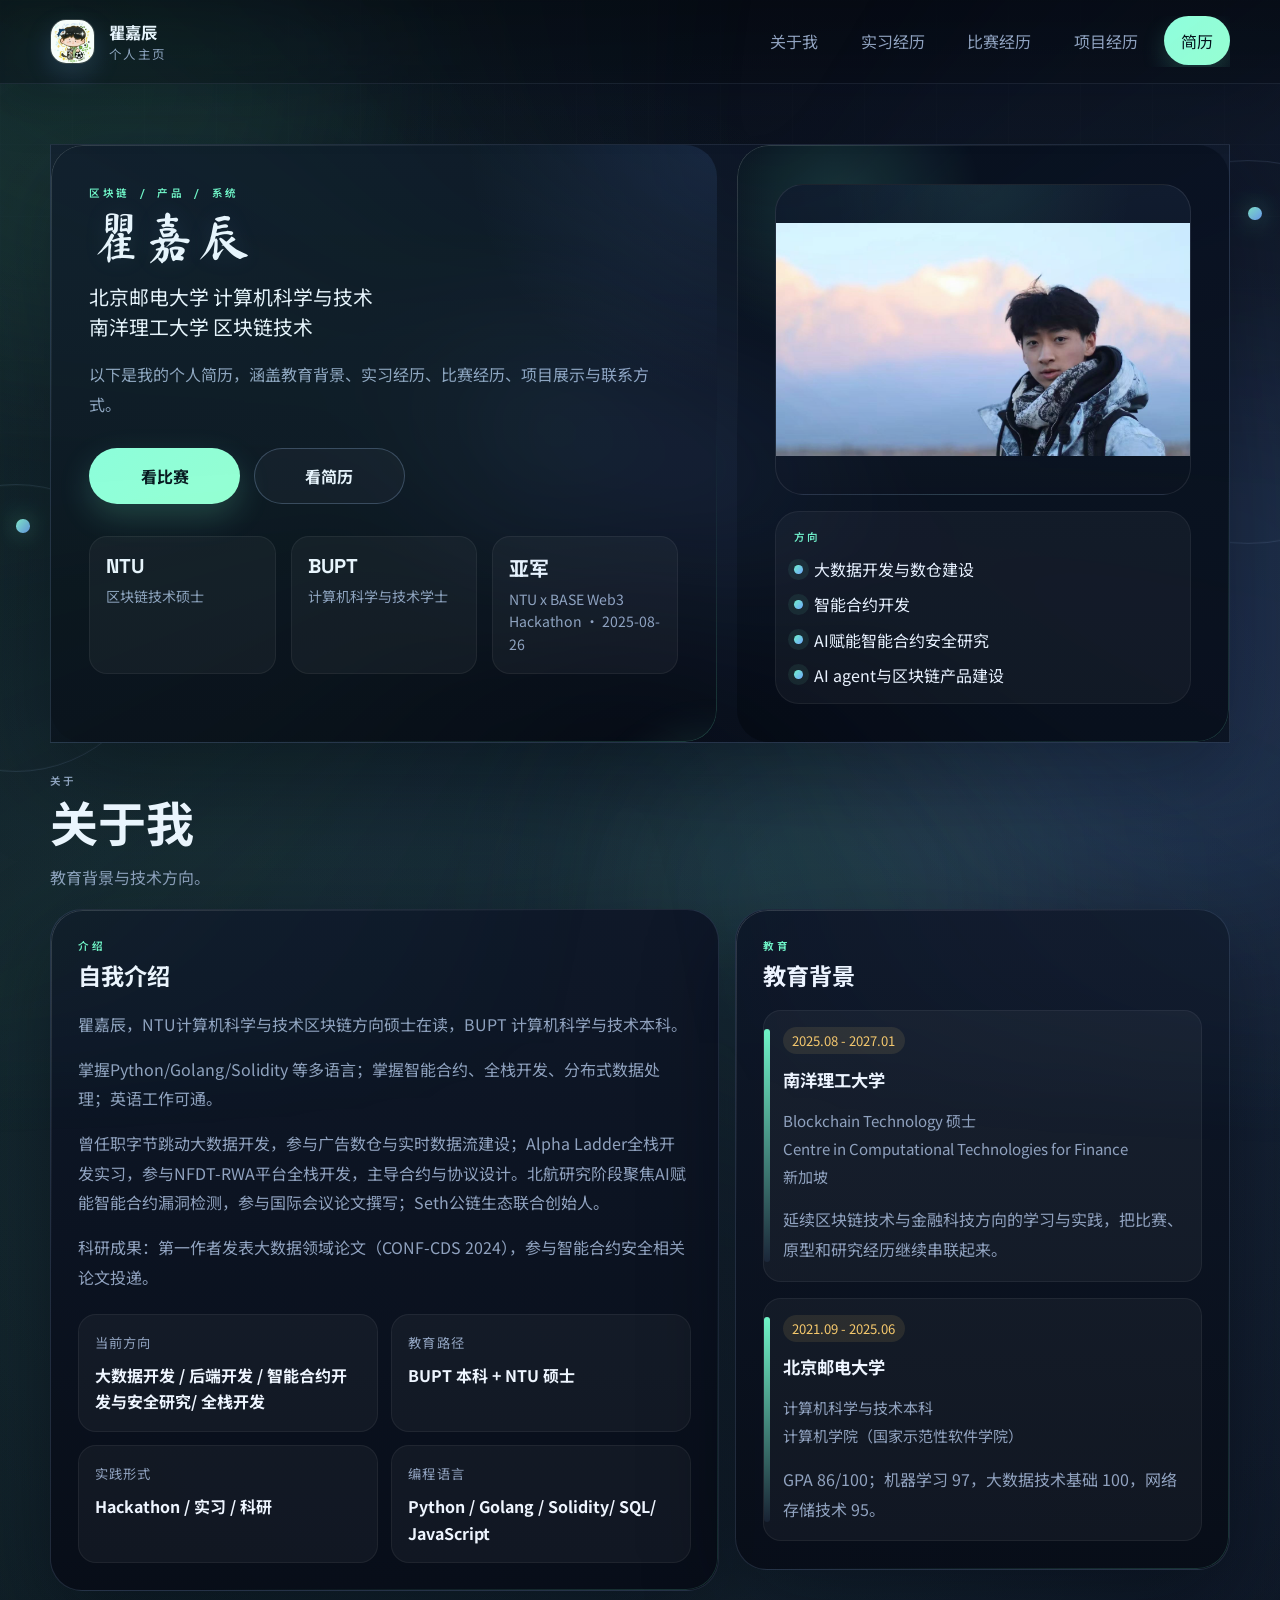
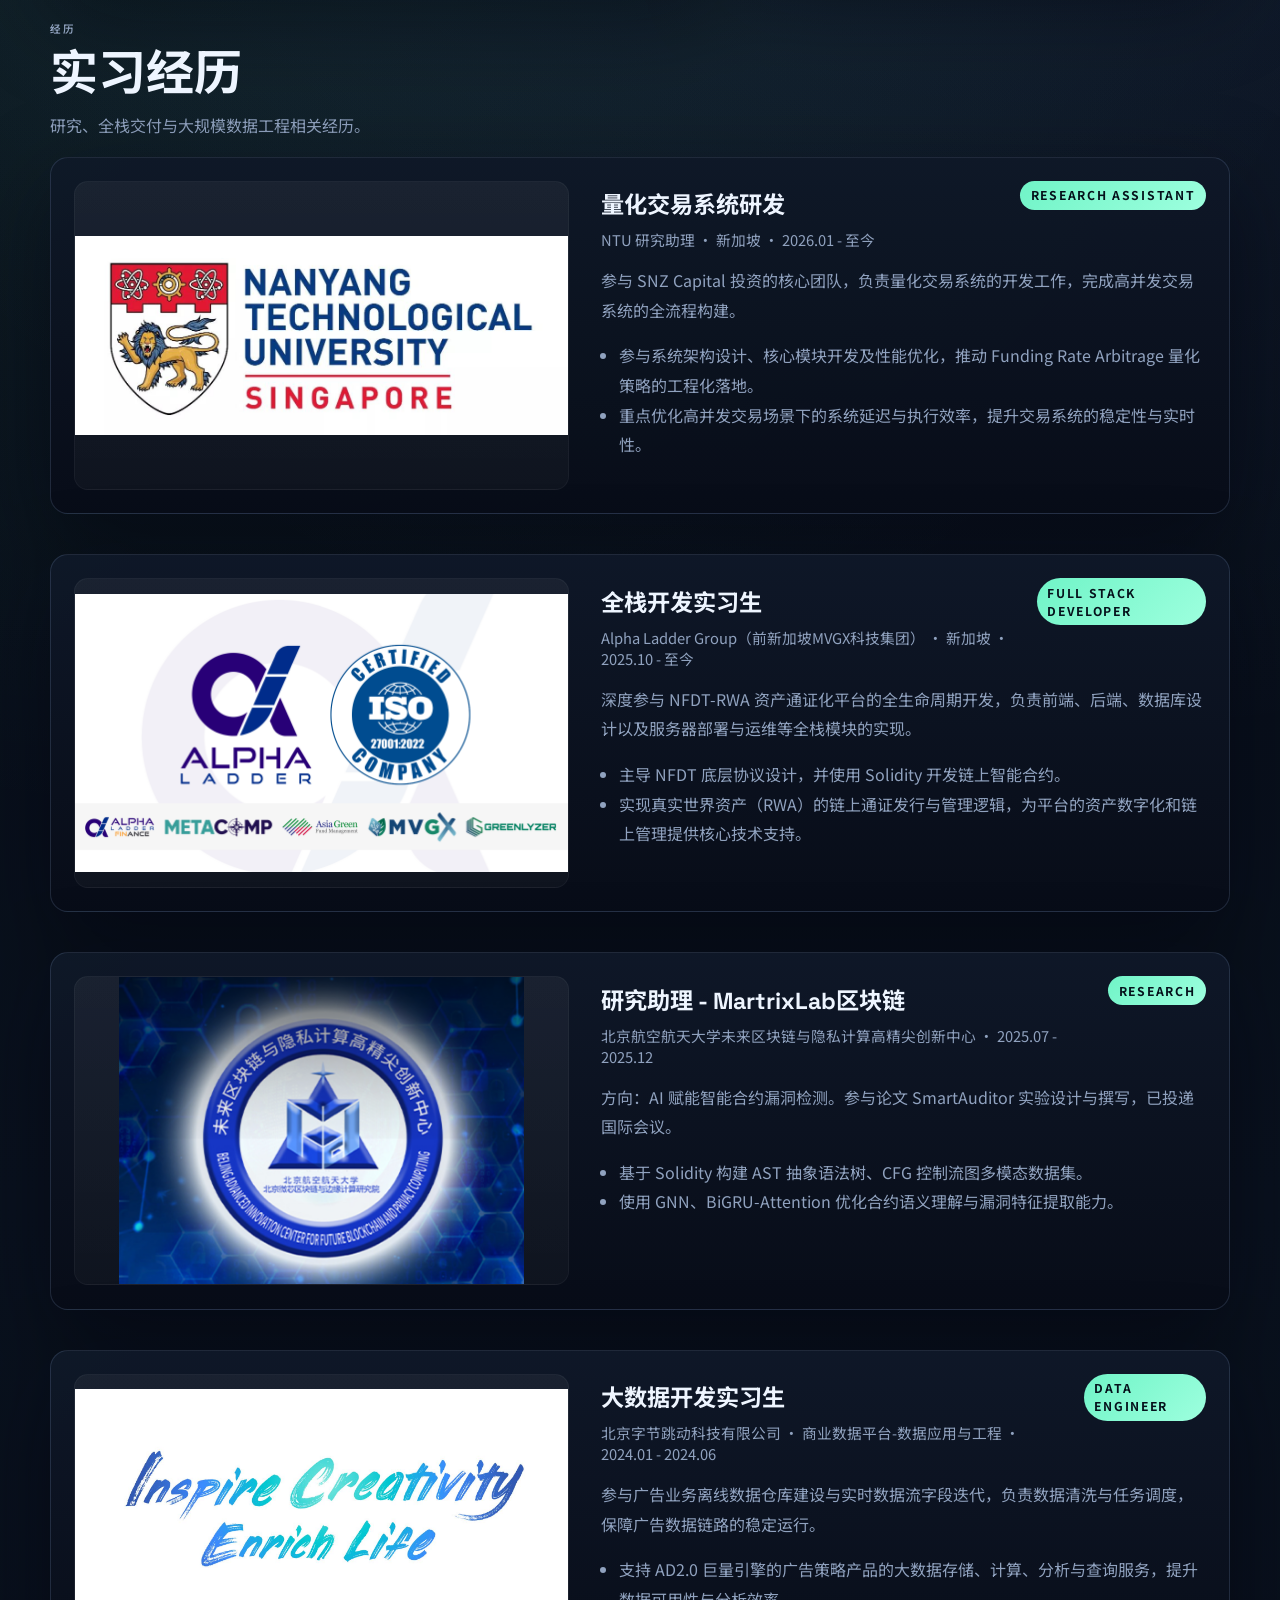
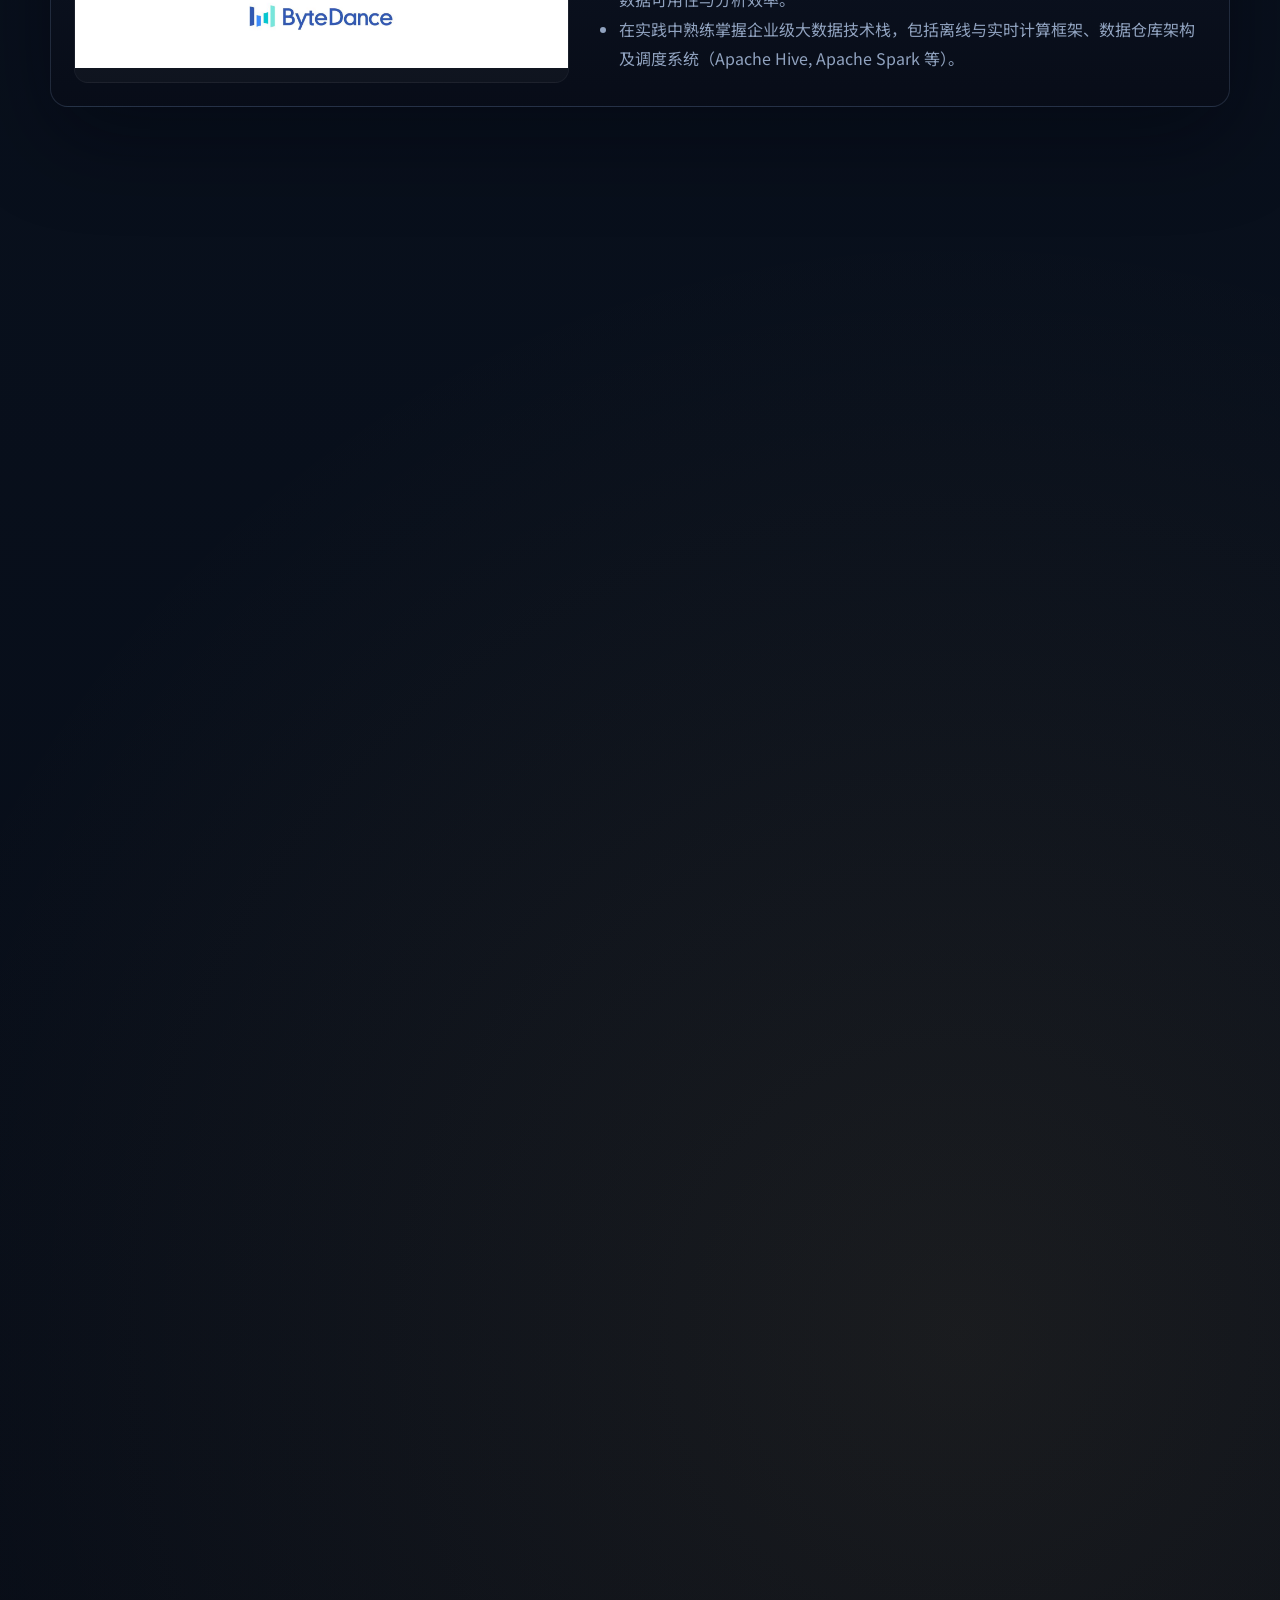
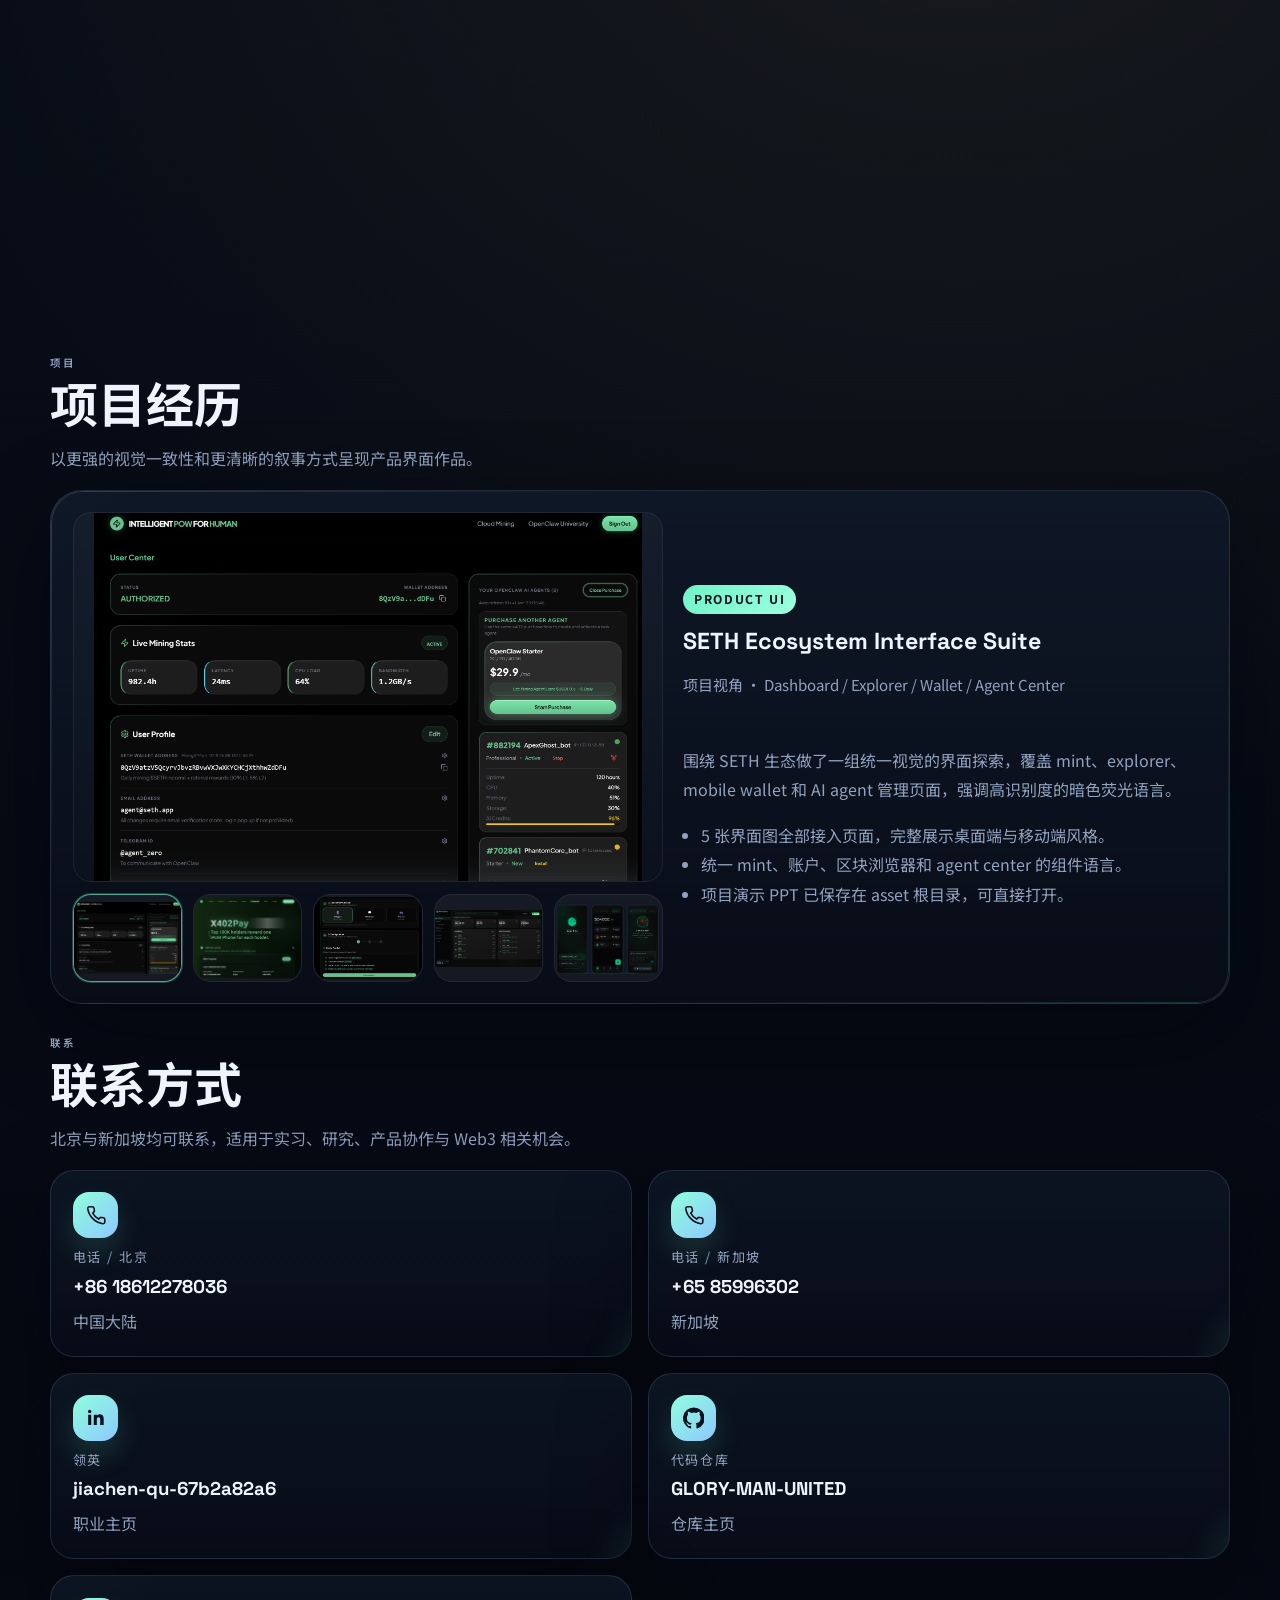
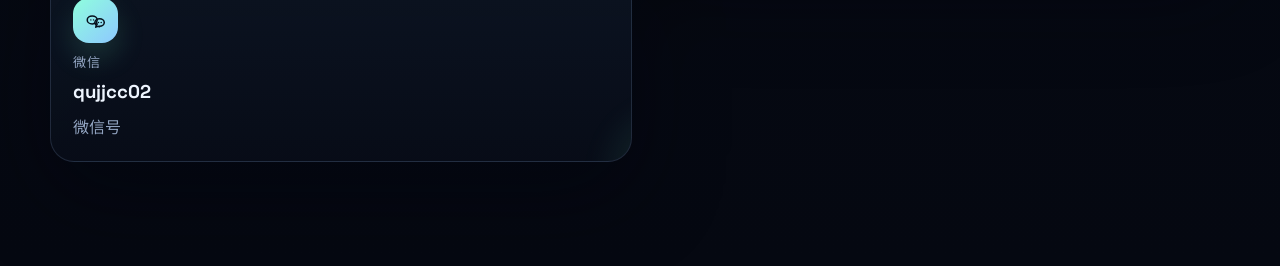
==== commit a491c7c9: "chang frontend" ====
--- a/index.html
+++ b/index.html
@@ -3,59 +3,77 @@
 <head>
   <meta charset="UTF-8">
   <meta name="viewport" content="width=device-width, initial-scale=1.0">
-  <title>瞿嘉辰 | 个人主页</title>
+  <title>&#30655;&#22025;&#36784; | &#20010;&#20154;&#20027;&#39029;</title>
   <meta
-    id="page-description"
     name="description"
-    content="瞿嘉辰的个人作品集页面，包含关于我、实习经历、参与比赛与项目经历，并接入 asset 目录中的图片与文档素材。"
+    content="瞿嘉辰个人作品集，包含教育背景、实习经历、比赛经历、项目展示与联系方式。"
   >
+  <meta name="theme-color" content="#07101d">
+  <link rel="icon" type="image/jpeg" href="asset/me/logo.jpg">
+  <link rel="shortcut icon" href="asset/me/logo.jpg">
+  <link rel="apple-touch-icon" href="asset/me/logo.jpg">
   <link rel="preconnect" href="https://fonts.googleapis.com">
   <link rel="preconnect" href="https://fonts.gstatic.com" crossorigin>
   <link
-    href="https://fonts.googleapis.com/css2?family=Noto+Sans+SC:wght@400;500;700;900&family=Space+Grotesk:wght@500;700&display=swap"
+    href="https://fonts.googleapis.com/css2?family=IBM+Plex+Mono:wght@500;600&family=Ma+Shan+Zheng&family=Noto+Sans+SC:wght@400;500;700;900&family=Space+Grotesk:wght@500;700&display=swap"
     rel="stylesheet"
   >
   <link rel="stylesheet" href="styles.css">
 </head>
-<body>
+<body class="is-intro-active">
+  <div class="intro-screen" id="intro-screen" aria-hidden="true">
+    <div class="intro-flare"></div>
+    <div class="intro-core">
+      <p class="intro-kicker">starting...</p>
+      <h1 class="intro-name" id="intro-name" data-text="&#30655;&#22025;&#36784;"></h1>
+    </div>
+  </div>
+
   <div class="page-shell">
-    <div class="ambient ambient-one"></div>
-    <div class="ambient ambient-two"></div>
+    <div class="scan-beam"></div>
+    <div class="particle-field" id="particle-field" aria-hidden="true"></div>
+    <div class="tech-orbit orbit-one" aria-hidden="true"></div>
+    <div class="tech-orbit orbit-two" aria-hidden="true"></div>
+    <div class="ambient ambient-one" aria-hidden="true"></div>
+    <div class="ambient ambient-two" aria-hidden="true"></div>
+    <div class="ambient ambient-three" aria-hidden="true"></div>
 
     <header class="site-header">
-      <a class="brand" href="#top" aria-label="回到顶部">
-        <span class="brand-mark">QJC</span>
+      <a class="brand" href="#top" aria-label="返回顶部">
+        <span class="brand-mark">
+          <img src="asset/me/logo.jpg" alt="瞿嘉辰 Logo">
+        </span>
         <span class="brand-copy">
-          <strong>瞿嘉辰</strong>
-          <span>Portfolio</span>
+          <strong>&#30655;&#22025;&#36784;</strong>
+          <span>个人主页</span>
         </span>
       </a>
 
       <nav class="nav-links" id="site-nav" aria-label="页面导航">
-        <a href="#about">关于我</a>
-        <a href="#internships">实习经历</a>
-        <a href="#competitions">比赛经历</a>
-        <a href="#projects">项目经历</a>
-        <a class="nav-resume-link" href="#resume">&#31616;&#21382;</a>
+        <a href="#about">&#20851;&#20110;&#25105;</a>
+        <a href="#internships">&#23454;&#20064;&#32463;&#21382;</a>
+        <a href="#competitions">&#27604;&#36187;&#32463;&#21382;</a>
+        <a href="#projects">&#39033;&#30446;&#32463;&#21382;</a>
+        <a class="nav-resume-link" href="resume.html" target="_blank" rel="noreferrer">&#31616;&#21382;</a>
       </nav>
     </header>
 
     <main id="top">
       <section class="hero reveal">
         <div class="hero-copy">
-          <p class="eyebrow">Blockchain / Product / Demo</p>
+          <p class="eyebrow">区块链 / 产品 / 系统</p>
           <h1>瞿嘉辰</h1>
-          <p class="hero-role">北京邮电大学 计算机科学与技术专业 <br>
-            新加坡南洋理工大学 计算机科学与技术专业（区块链方向）
+          <p class="hero-role">
+            北京邮电大学 计算机科学与技术<br>
+            南洋理工大学 区块链技术
           </p>
           <p class="hero-summary">
-            目前聚焦大数据开发/区块链技术。
-            在南洋理工大学继续深耕 Blockchain Technology，也持续把比赛、原型和界面探索整理成更完整的作品。
+            以下是我的个人简历，涵盖教育背景、实习经历、比赛经历、项目展示与联系方式。
           </p>
 
           <div class="hero-actions">
-            <a class="primary-link" href="#competitions">看比赛</a>
-            <a class="secondary-link" href="#projects">看项目</a>
+            <a class="primary-link" href="#competitions">&#30475;&#27604;&#36187;</a>
+            <a class="secondary-link" href="resume.html" target="_blank" rel="noreferrer">&#30475;&#31616;&#21382;</a>
           </div>
 
           <div class="hero-metrics" id="hero-metrics"></div>
@@ -65,12 +83,12 @@
           <div class="portrait-shell">
             <img
               src="asset/me/315a1b7e8bf7244eabcbd1dfc0b4cb04.jpg"
-              alt="瞿嘉辰个人照片"
+              alt="瞿嘉辰照片"
             >
           </div>
 
           <div class="signal-card">
-            <p class="signal-kicker">技术方向</p>
+            <p class="signal-kicker">&#26041;&#21521;</p>
             <ul class="signal-list" id="signal-list"></ul>
           </div>
         </div>
@@ -78,18 +96,18 @@
 
       <section class="section reveal" id="about">
         <div class="section-heading">
-          <p class="section-kicker">About</p>
-          <h2>关于我</h2>
-          <p>
-            个人简介
+          <p class="section-kicker">&#20851;&#20110;</p>
+          <h2>&#20851;&#20110;&#25105;</h2>
+          <p>
+            教育背景与技术方向。
           </p>
         </div>
 
         <div class="about-grid">
           <article class="panel biography-card">
             <div class="panel-head">
-              <p class="panel-kicker">Introduction</p>
-              <h3>自我介绍</h3>
+              <p class="panel-kicker">&#20171;&#32461;</p>
+              <h3>&#33258;&#25105;&#20171;&#32461;</h3>
             </div>
             <div class="biography-copy" id="about-paragraphs"></div>
             <div class="fact-grid" id="about-facts"></div>
@@ -97,28 +115,21 @@
 
           <article class="panel education-card">
             <div class="panel-head">
-              <p class="panel-kicker">Education</p>
-              <h3>教育背景</h3>
+              <p class="panel-kicker">&#25945;&#32946;</p>
+              <h3>&#25945;&#32946;&#32972;&#26223;</h3>
             </div>
             <div class="education-list" id="education-list"></div>
           </article>
 
-          <article class="panel focus-card">
-            <div class="panel-head">
-              <p class="panel-kicker">Focus</p>
-              <h3>我在做什么</h3>
-            </div>
-            <div class="focus-grid" id="focus-list"></div>
-          </article>
         </div>
       </section>
 
       <section class="section reveal" id="internships">
         <div class="section-heading">
-          <p class="section-kicker">Experience</p>
-          <h2>实习经历</h2>
-          <p>
-            以下是我参与的实习、全栈开发及学术研究的核心经历，包括在量化交易系统构建、RWA 平台全生命周期开发、以及区块链与 AI 交叉学科研究的深度实践。
+          <p class="section-kicker">&#32463;&#21382;</p>
+          <h2>&#23454;&#20064;&#32463;&#21382;</h2>
+          <p>
+            研究、全栈交付与大规模数据工程相关经历。
           </p>
         </div>
 
@@ -127,10 +138,10 @@
 
       <section class="section reveal" id="competitions">
         <div class="section-heading">
-          <p class="section-kicker">Competitions</p>
-          <h2>比赛经历</h2>
-          <p>
-            一些我参与过的比赛经历，大多为新加坡的黑客松赛事，涵盖了区块链技术、金融科技和全栈开发等多个领域。这些经历不仅锻炼了我的技术能力，也提升了我在团队协作、产品设计和项目管理方面的综合素质。
+          <p class="section-kicker">&#27604;&#36187;</p>
+          <h2>&#27604;&#36187;&#32463;&#21382;</h2>
+          <p>
+            按事件案例整理比赛现场、证书、演示画面与获奖材料。
           </p>
         </div>
 
@@ -139,62 +150,95 @@
 
       <section class="section reveal" id="projects">
         <div class="section-heading">
-          <p class="section-kicker">Projects</p>
-          <h2>项目经历</h2>
-          <p>
-            项目
+          <p class="section-kicker">&#39033;&#30446;</p>
+          <h2>&#39033;&#30446;&#32463;&#21382;</h2>
+          <p>
+            以更强的视觉一致性和更清晰的叙事方式呈现产品界面作品。
           </p>
         </div>
 
         <div class="showcase-stack" id="project-list"></div>
       </section>
 
-      <section class="section reveal" id="resume">
-        <div class="section-heading">
-          <p class="section-kicker">Resume</p>
-          <h2>&#31616;&#21382;</h2>
-          <p>
-            View the PDF resume directly on the page, or open and download it as a file.
-          </p>
-        </div>
-
-        <article class="resume-card">
-          <div class="resume-actions">
-            <a
-              class="primary-link"
-              href="./%E7%9E%BF%E5%98%89%E8%BE%B0_%E5%8C%97%E4%BA%AC%E9%82%AE%E7%94%B5%E5%A4%A7%E5%AD%A6_%E5%8D%97%E6%B4%8B%E7%90%86%E5%B7%A5%E5%A4%A7%E5%AD%A6_%E8%AE%A1%E7%AE%97%E6%9C%BA%E7%A7%91%E5%AD%A6%E4%B8%8E%E6%8A%80%E6%9C%AF.pdf"
-              target="_blank"
-              rel="noreferrer"
-            >
-              &#26597;&#30475; PDF
-            </a>
-            <a
-              class="secondary-link"
-              href="./%E7%9E%BF%E5%98%89%E8%BE%B0_%E5%8C%97%E4%BA%AC%E9%82%AE%E7%94%B5%E5%A4%A7%E5%AD%A6_%E5%8D%97%E6%B4%8B%E7%90%86%E5%B7%A5%E5%A4%A7%E5%AD%A6_%E8%AE%A1%E7%AE%97%E6%9C%BA%E7%A7%91%E5%AD%A6%E4%B8%8E%E6%8A%80%E6%9C%AF.pdf"
-              download="瞿嘉辰_北京邮电大学_南洋理工大学_计算机科学与技术.pdf"
-            >
-              &#19979;&#36733;&#31616;&#21382;
-            </a>
-          </div>
-
-          <div class="resume-viewer">
-            <iframe
-              src="./%E7%9E%BF%E5%98%89%E8%BE%B0_%E5%8C%97%E4%BA%AC%E9%82%AE%E7%94%B5%E5%A4%A7%E5%AD%A6_%E5%8D%97%E6%B4%8B%E7%90%86%E5%B7%A5%E5%A4%A7%E5%AD%A6_%E8%AE%A1%E7%AE%97%E6%9C%BA%E7%A7%91%E5%AD%A6%E4%B8%8E%E6%8A%80%E6%9C%AF.pdf#toolbar=1&navpanes=0&view=FitH"
-              title="QJ Chen Resume PDF"
-              loading="lazy"
-            ></iframe>
-          </div>
-        </article>
-      </section>
-
-      <section class="closing reveal">
-        <div class="closing-card">
-          <p class="section-kicker">Material Ready</p>
-          <h2>页面已接入 `asset` 目录中的主要素材</h2>
-          <p>
-            当前已经把个人照片、比赛图片、证书、聊天截图、项目界面和演示文档链接挂到页面上。后续如果你补一版完整的实习文案或联系方式，我可以继续把它收成正式求职版。
-          </p>
-          <div class="tag-row" id="closing-tags"></div>
+      <section class="section reveal contact-section" id="contact">
+        <div class="section-heading">
+          <p class="section-kicker">&#32852;&#31995;</p>
+          <h2>&#32852;&#31995;&#26041;&#24335;</h2>
+          <p>
+            北京与新加坡均可联系，适用于实习、研究、产品协作与 Web3 相关机会。
+          </p>
+        </div>
+
+        <div class="contact-grid">
+          <a class="contact-card reveal" href="tel:+8618612278036">
+            <span class="contact-icon" aria-hidden="true">
+              <svg viewBox="0 0 24 24" fill="none" stroke="currentColor" stroke-width="1.8" stroke-linecap="round" stroke-linejoin="round">
+                <path d="M22 16.92v3a2 2 0 0 1-2.18 2A19.86 19.86 0 0 1 3.08 5.18 2 2 0 0 1 5.06 3h3a2 2 0 0 1 2 1.72l.35 2.5a2 2 0 0 1-.57 1.69l-1.27 1.27a16 16 0 0 0 6.59 6.59l1.27-1.27a2 2 0 0 1 1.69-.57l2.5.35A2 2 0 0 1 22 16.92z"/>
+              </svg>
+            </span>
+            <span class="contact-label">电话 / 北京</span>
+            <strong class="contact-value">+86 18612278036</strong>
+            <span class="contact-note">中国大陆</span>
+          </a>
+
+          <a class="contact-card reveal" href="tel:+6585996302">
+            <span class="contact-icon" aria-hidden="true">
+              <svg viewBox="0 0 24 24" fill="none" stroke="currentColor" stroke-width="1.8" stroke-linecap="round" stroke-linejoin="round">
+                <path d="M22 16.92v3a2 2 0 0 1-2.18 2A19.86 19.86 0 0 1 3.08 5.18 2 2 0 0 1 5.06 3h3a2 2 0 0 1 2 1.72l.35 2.5a2 2 0 0 1-.57 1.69l-1.27 1.27a16 16 0 0 0 6.59 6.59l1.27-1.27a2 2 0 0 1 1.69-.57l2.5.35A2 2 0 0 1 22 16.92z"/>
+              </svg>
+            </span>
+            <span class="contact-label">电话 / 新加坡</span>
+            <strong class="contact-value">+65 85996302</strong>
+            <span class="contact-note">新加坡</span>
+          </a>
+
+          <a
+            class="contact-card reveal"
+            href="https://www.linkedin.com/in/jiachen-qu-67b2a82a6/"
+            target="_blank"
+            rel="noreferrer"
+          >
+            <span class="contact-icon" aria-hidden="true">
+              <svg viewBox="0 0 24 24" fill="currentColor">
+                <path d="M6.94 8.5H3.56V20h3.38V8.5Zm.22-3.56A1.97 1.97 0 1 0 3.22 4.94a1.97 1.97 0 0 0 3.94 0ZM20.78 13.02c0-3.46-1.84-5.06-4.3-5.06-1.98 0-2.86 1.09-3.35 1.86V8.5H9.75c.04.88 0 11.5 0 11.5h3.38v-6.42c0-.34.02-.68.12-.93.26-.68.85-1.38 1.84-1.38 1.3 0 1.82 1 1.82 2.48V20H20.8l-.02-6.98Z"/>
+              </svg>
+            </span>
+            <span class="contact-label">领英</span>
+            <strong class="contact-value">jiachen-qu-67b2a82a6</strong>
+            <span class="contact-note">职业主页</span>
+          </a>
+
+          <a
+            class="contact-card reveal"
+            href="https://github.com/GLORY-MAN-UNITED"
+            target="_blank"
+            rel="noreferrer"
+          >
+            <span class="contact-icon" aria-hidden="true">
+              <svg viewBox="0 0 24 24" fill="currentColor">
+                <path d="M12 .5a12 12 0 0 0-3.79 23.39c.6.11.82-.26.82-.58v-2.23c-3.34.72-4.04-1.42-4.04-1.42-.55-1.38-1.33-1.75-1.33-1.75-1.08-.74.08-.72.08-.72 1.2.08 1.83 1.22 1.83 1.22 1.06 1.82 2.79 1.3 3.47.99.11-.77.42-1.3.76-1.6-2.67-.3-5.48-1.34-5.48-5.96 0-1.32.47-2.4 1.23-3.24-.12-.31-.53-1.54.12-3.21 0 0 1.01-.32 3.3 1.24a11.43 11.43 0 0 1 6 0c2.29-1.56 3.29-1.24 3.29-1.24.66 1.67.25 2.9.13 3.21.77.84 1.23 1.92 1.23 3.24 0 4.63-2.81 5.65-5.49 5.95.43.38.81 1.11.81 2.24v3.31c0 .32.21.7.83.58A12 12 0 0 0 12 .5Z"/>
+              </svg>
+            </span>
+            <span class="contact-label">代码仓库</span>
+            <strong class="contact-value">GLORY-MAN-UNITED</strong>
+            <span class="contact-note">仓库主页</span>
+          </a>
+
+          <div class="contact-card reveal">
+            <span class="contact-icon" aria-hidden="true">
+              <svg viewBox="0 0 24 24" fill="none" stroke="currentColor" stroke-width="1.7" stroke-linecap="round" stroke-linejoin="round">
+                <path d="M8 15.5c-3.04 0-5.5-2-5.5-4.47 0-2.48 2.46-4.48 5.5-4.48s5.5 2 5.5 4.48c0 .8-.27 1.56-.73 2.2l.73 2.77-2.8-1.48c-.8.63-1.74.98-2.7.98Z"/>
+                <path d="M16.2 18.5c-.68 0-1.34-.15-1.93-.44L12 19l.58-1.93A4.2 4.2 0 0 1 11 13.9c0-2.32 2.33-4.2 5.2-4.2s5.2 1.88 5.2 4.2c0 2.32-2.33 4.2-5.2 4.2Z"/>
+                <circle cx="6.5" cy="11" r=".8" fill="currentColor" stroke="none"/>
+                <circle cx="9.5" cy="11" r=".8" fill="currentColor" stroke="none"/>
+                <circle cx="15" cy="13.9" r=".8" fill="currentColor" stroke="none"/>
+                <circle cx="18" cy="13.9" r=".8" fill="currentColor" stroke="none"/>
+              </svg>
+            </span>
+            <span class="contact-label">微信</span>
+            <strong class="contact-value">qujjcc02</strong>
+            <span class="contact-note">微信号</span>
+          </div>
         </div>
       </section>
     </main>
--- a/styles.css
+++ b/styles.css
@@ -27,6 +27,7 @@
 
 html {
   scroll-behavior: smooth;
+  scroll-padding-top: 7.25rem;
 }
 
 body {
@@ -34,6 +35,7 @@
   min-height: 100vh;
   font-family: "Noto Sans SC", sans-serif;
   color: var(--text);
+  overflow-x: hidden;
   background:
     radial-gradient(circle at 15% 18%, rgba(112, 244, 199, 0.11), transparent 22%),
     radial-gradient(circle at 82% 12%, rgba(115, 168, 255, 0.16), transparent 26%),
@@ -51,6 +53,25 @@
   background-size: 72px 72px;
   mask-image: linear-gradient(180deg, rgba(0, 0, 0, 0.75), transparent 82%);
   pointer-events: none;
+  animation: driftGrid 26s linear infinite;
+}
+
+body::after {
+  content: "";
+  position: fixed;
+  inset: -20%;
+  background:
+    radial-gradient(circle at 50% 50%, rgba(115, 168, 255, 0.12), transparent 24%),
+    conic-gradient(from 180deg at 50% 50%, transparent 0deg, rgba(112, 244, 199, 0.08) 105deg, transparent 200deg, rgba(115, 168, 255, 0.07) 290deg, transparent 360deg);
+  filter: blur(56px);
+  opacity: 0.8;
+  transform: translate3d(0, 0, 0);
+  animation: auroraSpin 18s linear infinite;
+  pointer-events: none;
+}
+
+body.is-intro-active {
+  overflow: hidden;
 }
 
 img {
@@ -70,6 +91,7 @@
 .page-shell {
   position: relative;
   overflow: clip;
+  isolation: isolate;
 }
 
 .ambient {
@@ -81,6 +103,8 @@
   opacity: 0.55;
   pointer-events: none;
   z-index: 0;
+  mix-blend-mode: screen;
+  animation: floatAmbient 18s ease-in-out infinite;
 }
 
 .ambient-one {
@@ -93,10 +117,91 @@
   right: -12rem;
   top: 22rem;
   background: rgba(115, 168, 255, 0.16);
+  animation-delay: -7s;
+}
+
+.ambient-three {
+  left: 46%;
+  bottom: -14rem;
+  width: 28rem;
+  height: 28rem;
+  background: rgba(112, 244, 199, 0.14);
+  animation-delay: -11s;
+}
+
+.scan-beam {
+  position: fixed;
+  inset: 0;
+  background:
+    linear-gradient(112deg, transparent 0%, rgba(115, 168, 255, 0.04) 44%, rgba(143, 255, 221, 0.12) 50%, rgba(115, 168, 255, 0.04) 56%, transparent 100%);
+  transform: translateX(-130%);
+  animation: scanSweep 11s ease-in-out infinite;
+  pointer-events: none;
+  z-index: 0;
+}
+
+.particle-field {
+  position: fixed;
+  inset: 0;
+  overflow: hidden;
+  pointer-events: none;
+  z-index: 0;
+}
+
+.particle {
+  position: absolute;
+  left: calc(var(--x) * 1%);
+  top: calc(var(--y) * 1%);
+  width: calc(var(--size) * 1px);
+  height: calc(var(--size) * 1px);
+  border-radius: 50%;
+  background: radial-gradient(circle, rgba(255, 255, 255, 0.92), rgba(112, 244, 199, 0.22) 58%, transparent 78%);
+  box-shadow: 0 0 18px rgba(112, 244, 199, 0.18);
+  opacity: 0;
+  animation: particlePulse calc(var(--duration) * 1s) ease-in-out infinite;
+  animation-delay: calc(var(--delay) * -1s);
+}
+
+.tech-orbit {
+  position: fixed;
+  border-radius: 50%;
+  border: 1px solid rgba(153, 183, 232, 0.14);
+  box-shadow: inset 0 0 0 1px rgba(255, 255, 255, 0.02);
+  pointer-events: none;
+  z-index: 0;
+}
+
+.tech-orbit::before {
+  content: "";
+  position: absolute;
+  width: 0.85rem;
+  height: 0.85rem;
+  top: 12%;
+  left: 50%;
+  border-radius: 50%;
+  background: linear-gradient(135deg, var(--accent-strong), var(--accent-alt));
+  box-shadow: 0 0 22px rgba(112, 244, 199, 0.45);
+}
+
+.orbit-one {
+  top: 10rem;
+  right: -10rem;
+  width: 24rem;
+  height: 24rem;
+  animation: orbitSpin 24s linear infinite;
+}
+
+.orbit-two {
+  left: -8rem;
+  bottom: 8rem;
+  width: 18rem;
+  height: 18rem;
+  animation: orbitSpinReverse 17s linear infinite;
 }
 
 .site-header {
-  position: relative;
+  position: sticky;
+  top: 0;
   z-index: 20;
   width: 100%;
   margin: 0;
@@ -105,11 +210,11 @@
   align-items: center;
   justify-content: space-between;
   gap: 1rem;
-  border-bottom: 1px solid var(--line);
+  border-bottom: 1px solid rgba(153, 183, 232, 0.12);
   border-radius: 0;
-  background: linear-gradient(180deg, rgba(5, 9, 17, 0.98), rgba(7, 12, 22, 0.98));
-  backdrop-filter: none;
-  box-shadow: none;
+  background: linear-gradient(180deg, rgba(5, 9, 17, 0.82), rgba(7, 12, 22, 0.72));
+  backdrop-filter: blur(22px);
+  box-shadow: 0 20px 50px rgba(2, 6, 14, 0.22);
 }
 
 main {
@@ -125,17 +230,22 @@
 }
 
 .brand-mark {
-  display: grid;
-  place-items: center;
+  display: block;
   width: 2.8rem;
   height: 2.8rem;
   border-radius: 16px;
-  color: #041018;
-  font-family: "Space Grotesk", "Noto Sans SC", sans-serif;
-  font-weight: 700;
-  letter-spacing: 0.04em;
-  background: linear-gradient(135deg, var(--accent-strong), var(--accent-alt));
-  box-shadow: inset 0 1px 0 rgba(255, 255, 255, 0.45);
+  overflow: hidden;
+  border: 1px solid rgba(255, 255, 255, 0.14);
+  background: rgba(255, 255, 255, 0.04);
+  box-shadow:
+    0 10px 26px rgba(115, 168, 255, 0.18),
+    inset 0 1px 0 rgba(255, 255, 255, 0.18);
+}
+
+.brand-mark img {
+  width: 100%;
+  height: 100%;
+  object-fit: cover;
 }
 
 .brand-copy {
@@ -154,7 +264,7 @@
 }
 
 .brand-copy strong {
-  font-size: 1rem;
+  font-size: 1.02rem;
 }
 
 .brand-copy span {
@@ -217,7 +327,11 @@
 main {
   width: min(calc(100% - 2rem), var(--max-width));
   margin: 0 auto;
-  padding: 3rem 0 4.5rem;
+  padding: 3.8rem 0 4.5rem;
+}
+
+main section[id] {
+  scroll-margin-top: 7.25rem;
 }
 
 .hero,
@@ -259,6 +373,18 @@
   background:
     radial-gradient(circle at top right, rgba(115, 168, 255, 0.12), transparent 28%),
     linear-gradient(180deg, rgba(13, 22, 37, 0.94), rgba(7, 12, 22, 0.98));
+}
+
+.hero-copy::before {
+  content: "";
+  position: absolute;
+  inset: auto -18% -36% auto;
+  width: 16rem;
+  height: 16rem;
+  background: radial-gradient(circle, rgba(112, 244, 199, 0.22), transparent 66%);
+  filter: blur(12px);
+  animation: pulseOrb 7s ease-in-out infinite;
+  pointer-events: none;
 }
 
 .hero-copy::after,
@@ -292,13 +418,22 @@
 .section-kicker,
 .panel-kicker,
 .signal-kicker,
-.eyebrow-tag,
+.eyebrow-tag {
+  margin: 0;
+  font-family: "IBM Plex Mono", "Noto Sans SC", monospace;
+  font-weight: 600;
+  letter-spacing: 0.22em;
+  text-transform: uppercase;
+  font-size: 0.66rem;
+  line-height: 1.45;
+}
+
 .showcase-badge,
 .experience-tag {
   margin: 0;
-  letter-spacing: 0.18em;
+  letter-spacing: 0.14em;
   text-transform: uppercase;
-  font-size: 0.78rem;
+  font-size: 0.76rem;
 }
 
 .eyebrow,
@@ -310,9 +445,13 @@
 
 .hero h1 {
   margin: 0.55rem 0 0;
-  font-size: clamp(3.5rem, 8vw, 5.8rem);
-  line-height: 0.94;
+  font-family: "Ma Shan Zheng", "Noto Sans SC", cursive;
+  font-weight: 400;
+  font-size: clamp(0.9rem, 4.2vw, 7.9rem);
+  line-height: 1.08;
   text-wrap: balance;
+  letter-spacing: 0;
+  text-shadow: 0 0 24px rgba(115, 168, 255, 0.12);
 }
 
 .hero-role {
@@ -855,6 +994,170 @@
   background: #111722;
 }
 
+.resume-page-layout {
+  width: min(calc(100% - 2rem), var(--max-width));
+  margin: 0 auto;
+  padding: 3rem 0 4rem;
+}
+
+.resume-page-card {
+  position: relative;
+  overflow: hidden;
+}
+
+.intro-screen {
+  position: fixed;
+  inset: 0;
+  display: grid;
+  place-items: center;
+  background:
+    radial-gradient(circle at 50% 50%, rgba(115, 168, 255, 0.16), transparent 18%),
+    linear-gradient(180deg, rgba(2, 4, 10, 0.96), rgba(4, 8, 15, 0.98));
+  z-index: 40;
+  transition:
+    opacity 700ms ease,
+    visibility 700ms ease;
+}
+
+.intro-screen.is-hidden {
+  opacity: 0;
+  visibility: hidden;
+}
+
+.intro-flare {
+  position: absolute;
+  inset: 0;
+  background:
+    radial-gradient(circle at center, rgba(143, 255, 221, 0.16), transparent 18%),
+    linear-gradient(90deg, transparent 0%, rgba(115, 168, 255, 0.08) 45%, rgba(255, 255, 255, 0.2) 50%, rgba(115, 168, 255, 0.08) 55%, transparent 100%);
+  animation: introFlash 2.1s ease-in-out infinite;
+  pointer-events: none;
+}
+
+.intro-core {
+  position: relative;
+  display: grid;
+  gap: 0.8rem;
+  justify-items: center;
+  text-align: center;
+}
+
+.intro-kicker {
+  margin: 0;
+  color: var(--accent);
+  letter-spacing: 0.36em;
+  font-size: 0.75rem;
+}
+
+.intro-name {
+  position: relative;
+  min-height: 1.1em;
+  margin: 0;
+  padding-right: 0.18em;
+  font-family: "Ma Shan Zheng", "Noto Sans SC", cursive;
+  font-weight: 400;
+  font-size: clamp(2.5rem, 7vw, 5rem);
+  letter-spacing: 0.01em;
+  color: #f7fbff;
+  text-shadow:
+    0 0 18px rgba(115, 168, 255, 0.26),
+    0 0 38px rgba(112, 244, 199, 0.12);
+}
+
+.intro-name::after {
+  content: "";
+  position: absolute;
+  right: 0;
+  top: 12%;
+  width: 0.09em;
+  height: 0.82em;
+  background: linear-gradient(180deg, #fff, var(--accent-strong));
+  box-shadow: 0 0 16px rgba(143, 255, 221, 0.44);
+  animation: blinkCaret 720ms steps(1) infinite;
+}
+
+.contact-section {
+  margin-bottom: 2rem;
+}
+
+.contact-grid {
+  display: grid;
+  grid-template-columns: repeat(2, minmax(0, 1fr));
+  gap: 1rem;
+}
+
+.contact-card {
+  position: relative;
+  overflow: hidden;
+  display: grid;
+  gap: 0.55rem;
+  padding: 1.35rem;
+  border-radius: var(--radius-lg);
+  border: 1px solid var(--line);
+  background:
+    linear-gradient(180deg, rgba(12, 20, 34, 0.95), rgba(8, 13, 24, 0.92)),
+    linear-gradient(135deg, rgba(112, 244, 199, 0.06), transparent 40%);
+  box-shadow: var(--shadow);
+  transition:
+    transform 220ms ease,
+    border-color 220ms ease,
+    box-shadow 220ms ease;
+}
+
+.contact-card:hover,
+.contact-card:focus-visible {
+  transform: translateY(-4px);
+  border-color: rgba(143, 255, 221, 0.34);
+  box-shadow: 0 24px 60px rgba(4, 10, 22, 0.48);
+}
+
+.contact-card::after {
+  content: "";
+  position: absolute;
+  inset: auto -20% -48% auto;
+  width: 10rem;
+  height: 10rem;
+  border-radius: 50%;
+  background: radial-gradient(circle, rgba(112, 244, 199, 0.14), transparent 68%);
+  filter: blur(8px);
+  pointer-events: none;
+}
+
+.contact-icon {
+  display: inline-grid;
+  place-items: center;
+  width: 2.85rem;
+  height: 2.85rem;
+  border-radius: 16px;
+  color: #07101d;
+  background: linear-gradient(135deg, var(--accent-strong), #8ec8ff);
+  box-shadow: 0 14px 28px rgba(112, 244, 199, 0.15);
+}
+
+.contact-icon svg {
+  width: 1.35rem;
+  height: 1.35rem;
+}
+
+.contact-label {
+  color: var(--muted);
+  font-size: 0.82rem;
+  letter-spacing: 0.14em;
+  text-transform: uppercase;
+}
+
+.contact-value {
+  font-family: "Space Grotesk", "Noto Sans SC", sans-serif;
+  font-size: 1.16rem;
+  line-height: 1.3;
+  color: var(--text);
+}
+
+.contact-note {
+  color: var(--muted);
+  line-height: 1.65;
+}
+
 .closing {
   margin-top: 1.7rem;
 }
@@ -905,10 +1208,135 @@
   transform: translateY(0);
 }
 
+@keyframes driftGrid {
+  from {
+    background-position: 0 0, 0 0;
+  }
+
+  to {
+    background-position: 72px 72px, 72px 72px;
+  }
+}
+
+@keyframes auroraSpin {
+  from {
+    transform: rotate(0deg) scale(1);
+  }
+
+  50% {
+    transform: rotate(180deg) scale(1.06);
+  }
+
+  to {
+    transform: rotate(360deg) scale(1);
+  }
+}
+
+@keyframes floatAmbient {
+  0%,
+  100% {
+    transform: translate3d(0, 0, 0) scale(1);
+  }
+
+  50% {
+    transform: translate3d(1.5rem, -1.8rem, 0) scale(1.08);
+  }
+}
+
+@keyframes scanSweep {
+  0%,
+  14% {
+    transform: translateX(-130%);
+    opacity: 0;
+  }
+
+  22%,
+  64% {
+    opacity: 1;
+  }
+
+  100% {
+    transform: translateX(130%);
+    opacity: 0;
+  }
+}
+
+@keyframes particlePulse {
+  0%,
+  100% {
+    opacity: 0;
+    transform: translate3d(0, 0, 0) scale(0.8);
+  }
+
+  50% {
+    opacity: 0.95;
+    transform: translate3d(0, -10px, 0) scale(1);
+  }
+}
+
+@keyframes orbitSpin {
+  from {
+    transform: rotate(0deg);
+  }
+
+  to {
+    transform: rotate(360deg);
+  }
+}
+
+@keyframes orbitSpinReverse {
+  from {
+    transform: rotate(360deg);
+  }
+
+  to {
+    transform: rotate(0deg);
+  }
+}
+
+@keyframes pulseOrb {
+  0%,
+  100% {
+    transform: scale(0.92);
+    opacity: 0.5;
+  }
+
+  50% {
+    transform: scale(1.12);
+    opacity: 0.9;
+  }
+}
+
+@keyframes introFlash {
+  0%,
+  100% {
+    opacity: 0.32;
+    transform: scale(1);
+  }
+
+  50% {
+    opacity: 1;
+    transform: scale(1.06);
+  }
+}
+
+@keyframes blinkCaret {
+  0%,
+  49% {
+    opacity: 1;
+  }
+
+  50%,
+  100% {
+    opacity: 0;
+  }
+}
+
 @media (max-width: 1040px) {
   .hero,
   .about-grid,
   .showcase-card,
+  .contact-grid,
   .experience-card.has-image {
     grid-template-columns: 1fr;
   }
@@ -929,12 +1357,17 @@
   .experience-grid,
   .focus-grid,
   .fact-grid,
-  .hero-metrics {
+  .hero-metrics,
+  .contact-grid {
     grid-template-columns: 1fr;
   }
 
   .brand {
     justify-content: space-between;
+  }
+
+  .tech-orbit {
+    display: none;
   }
 }
 
@@ -945,6 +1378,11 @@
 
   .brand-copy span {
     letter-spacing: 0.12em;
+  }
+
+  .brand-mark {
+    width: 2.45rem;
+    height: 2.45rem;
   }
 
   .hero-copy,
@@ -959,7 +1397,7 @@
   }
 
   .hero h1 {
-    font-size: 3rem;
+    font-size: 2.65rem;
   }
 
   .hero-role {
@@ -981,6 +1419,10 @@
 
   .resume-viewer iframe {
     height: 68vh;
+  }
+
+  .intro-name {
+    letter-spacing: 0.12em;
   }
 }
 
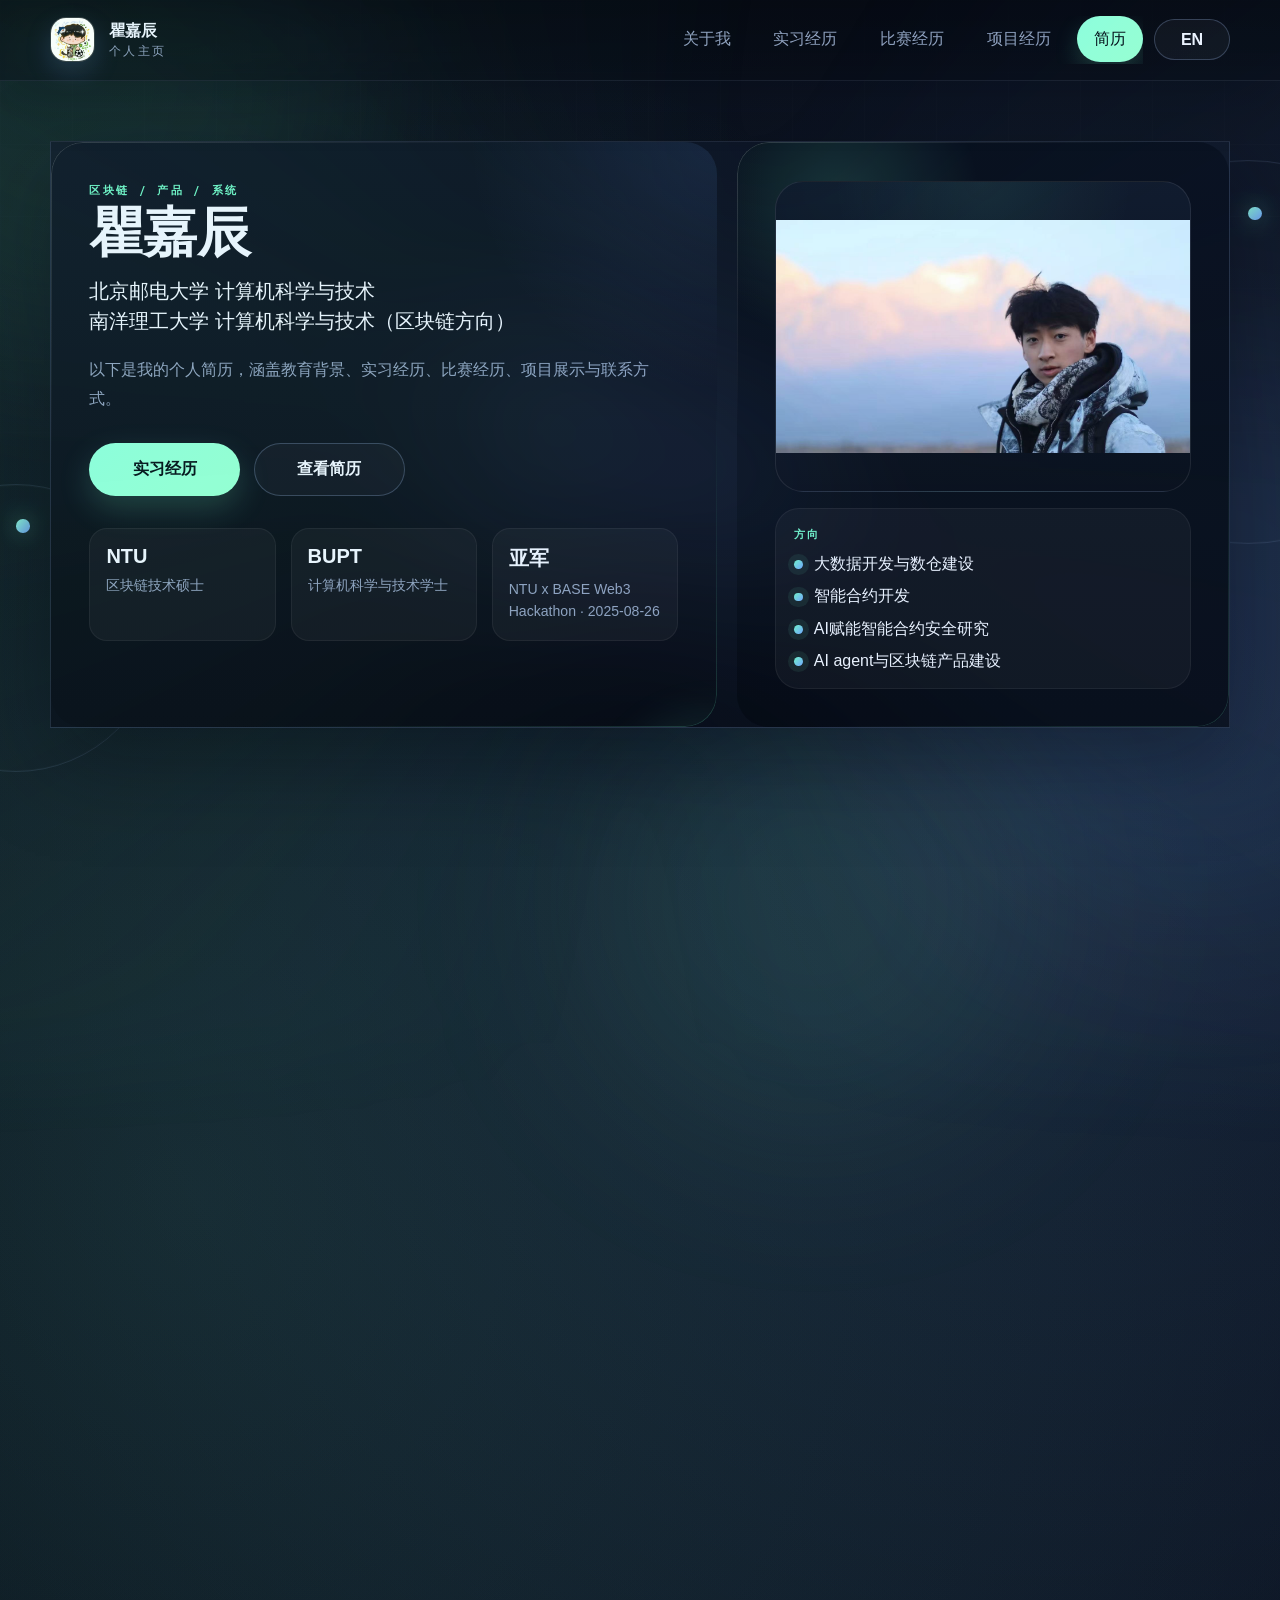
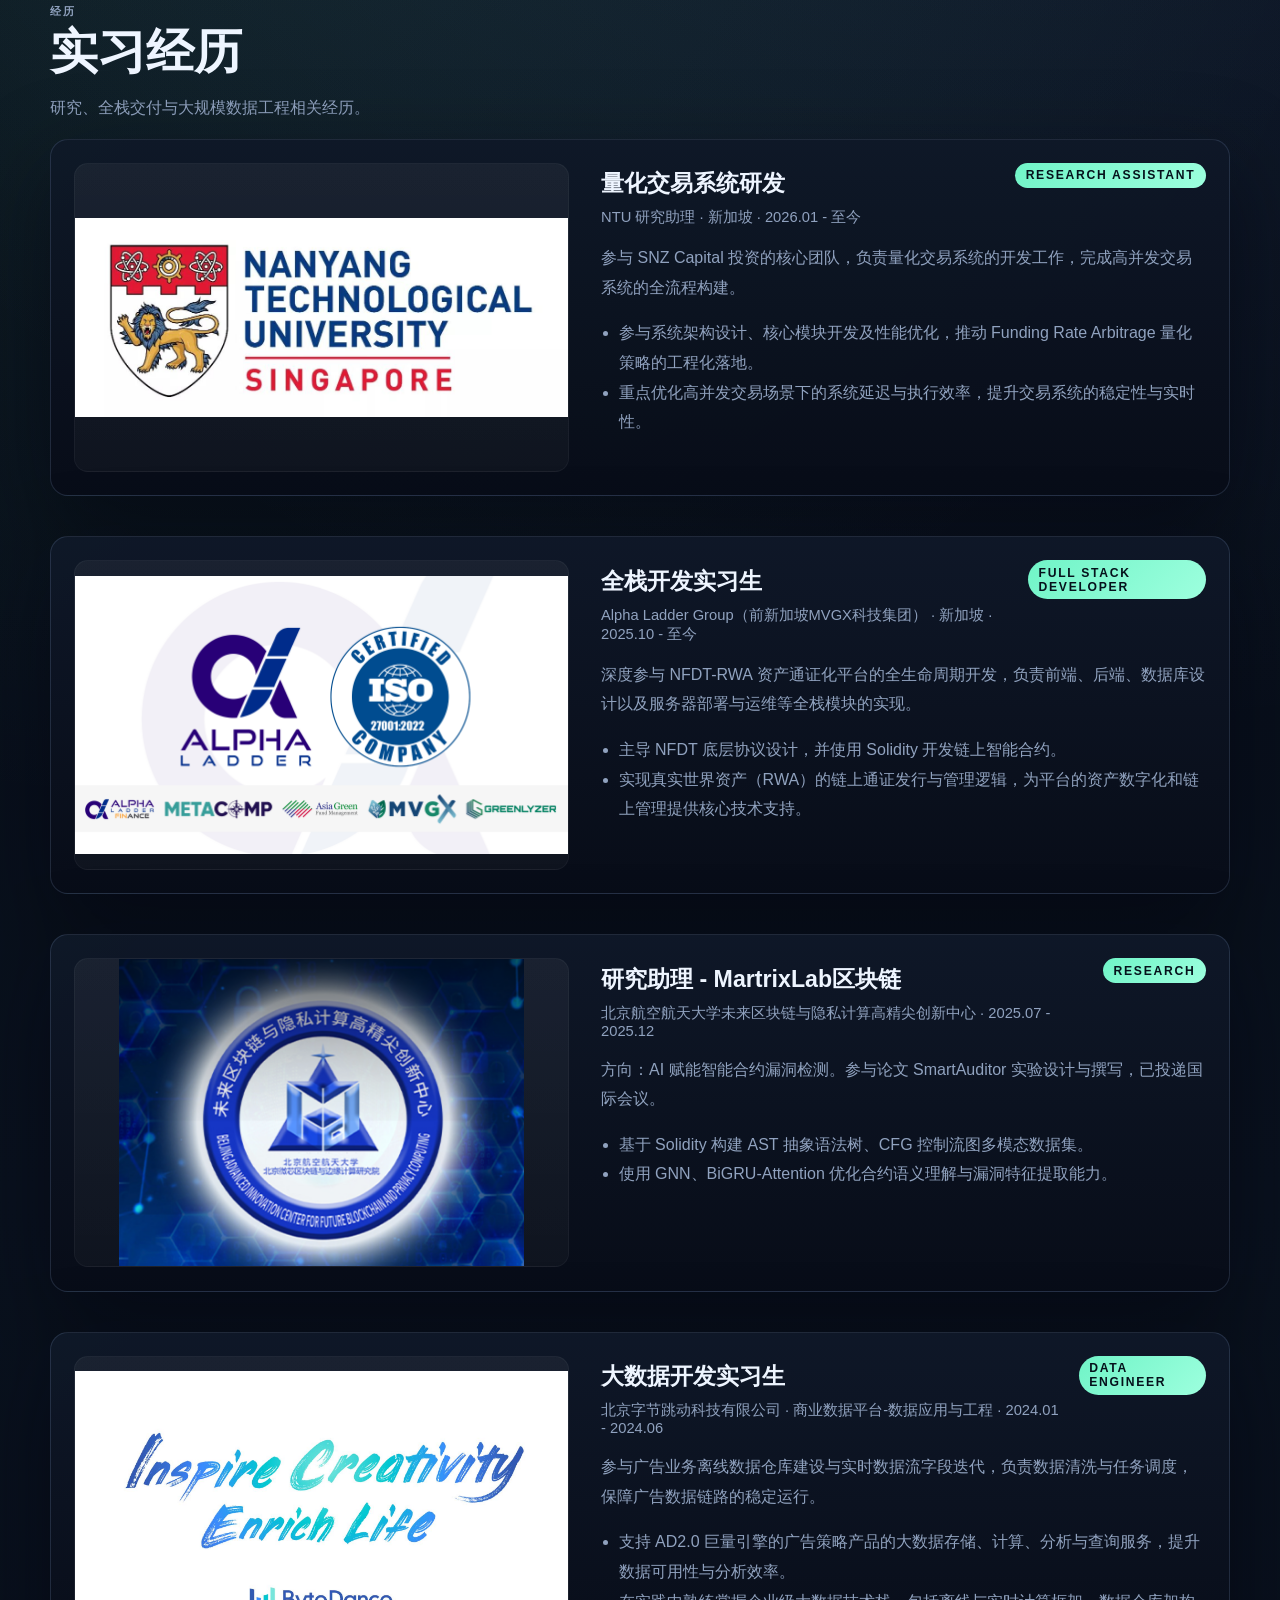
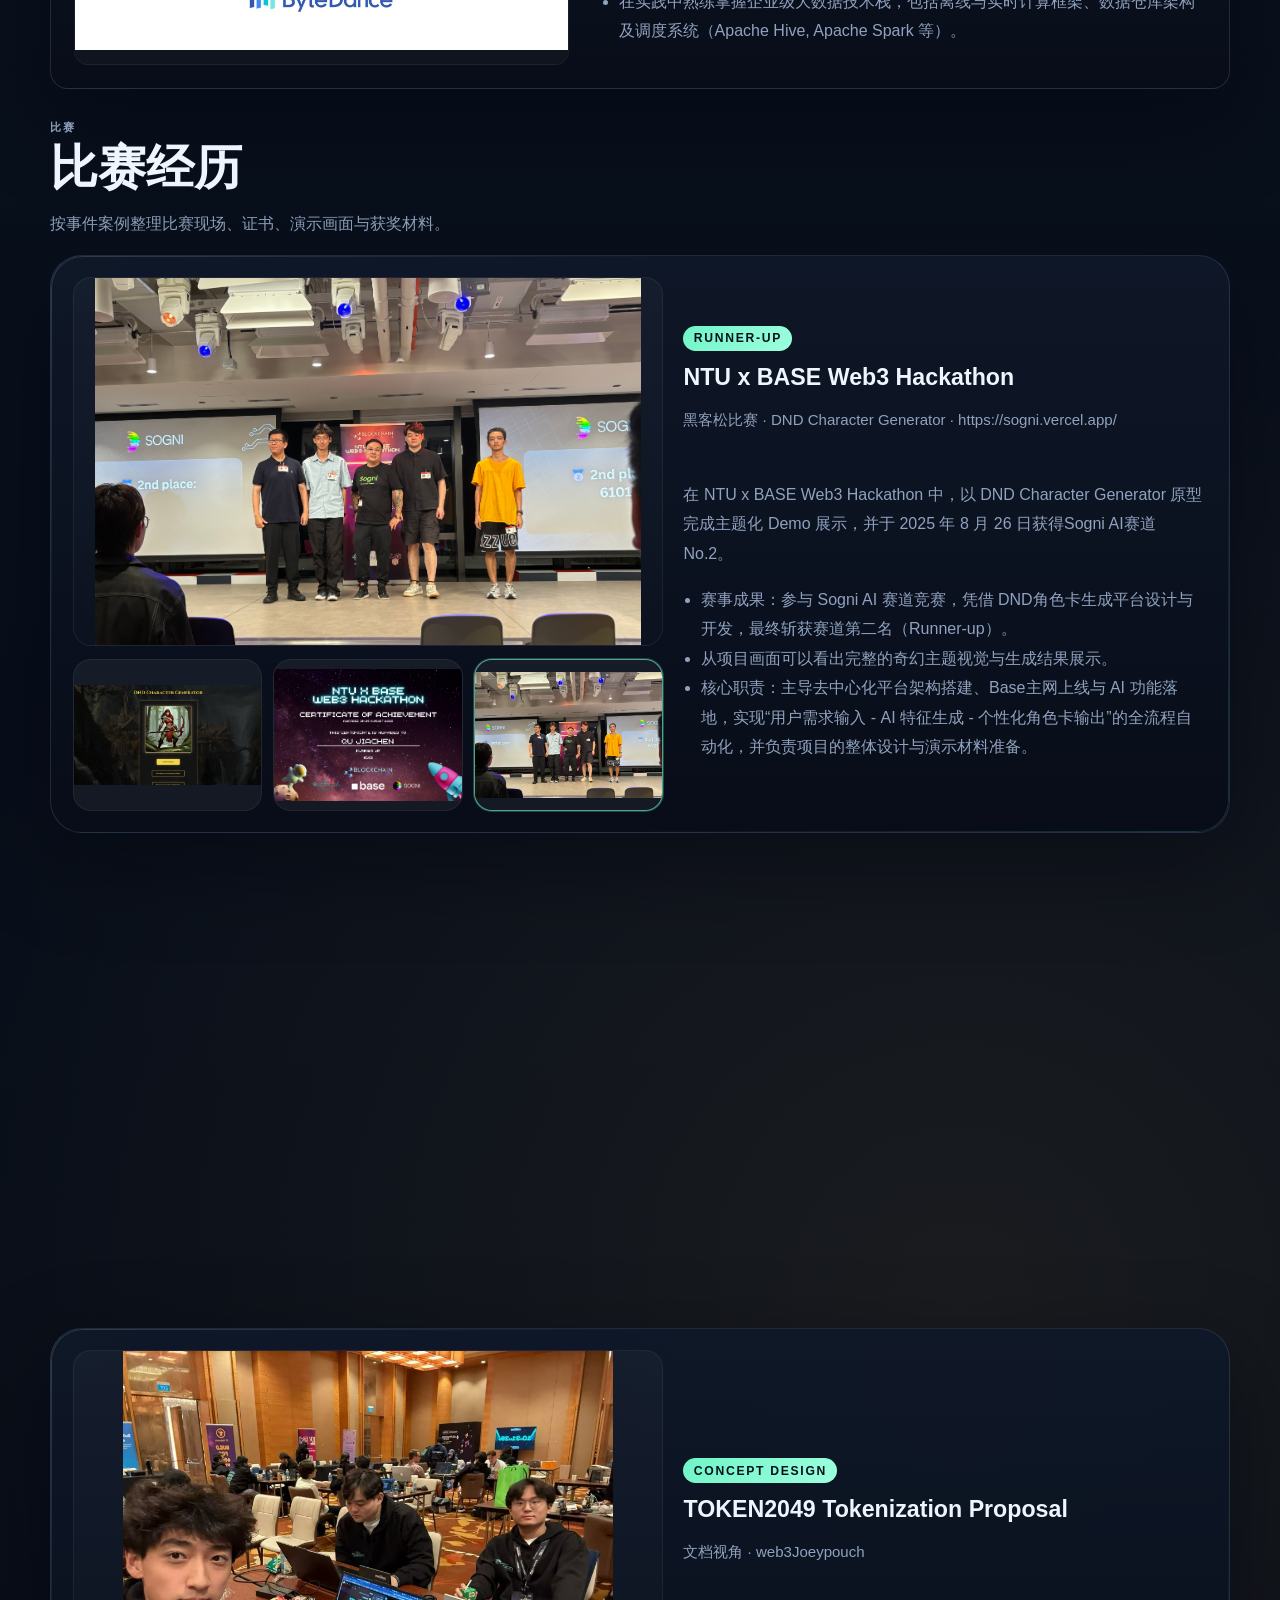
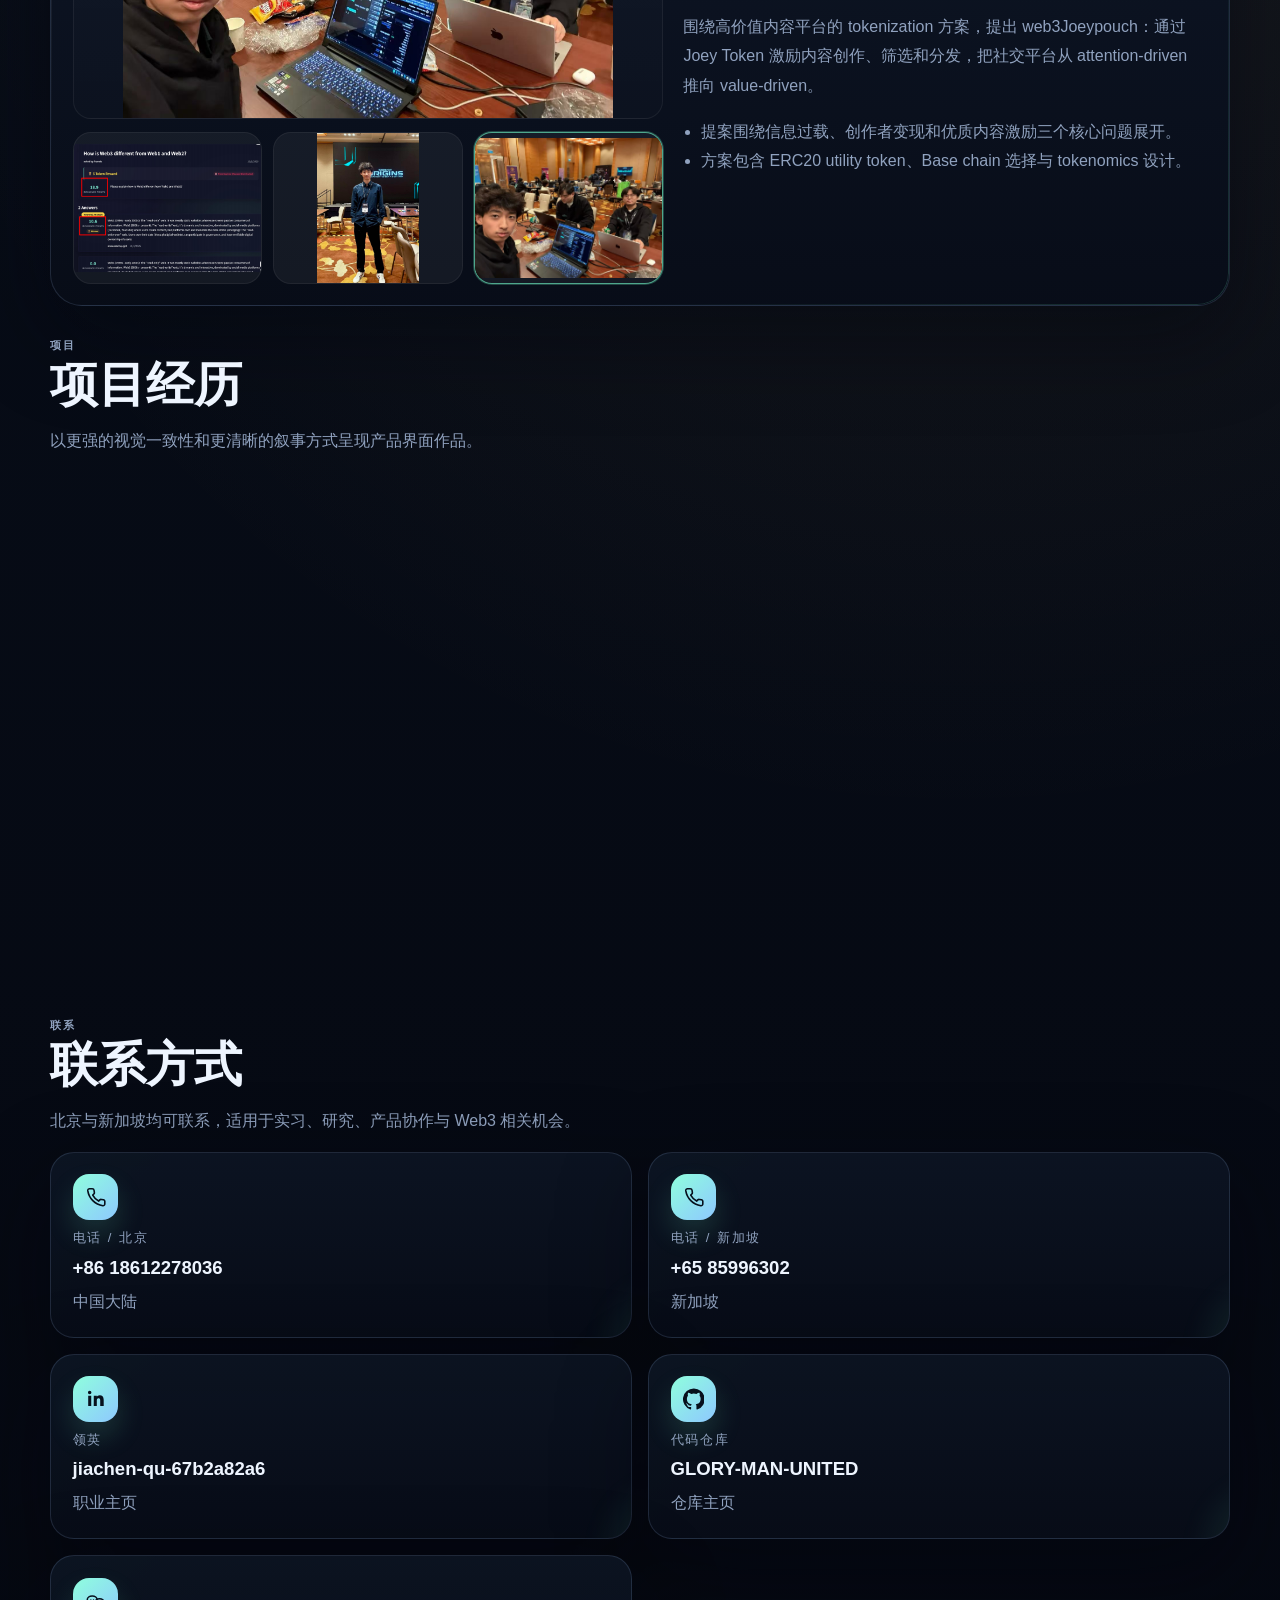
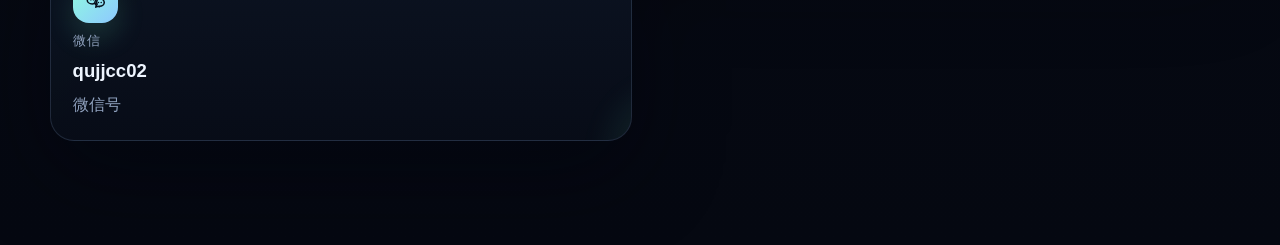
==== commit 24238094: "cn-en" ====
--- a/index.html
+++ b/index.html
@@ -15,17 +15,22 @@
   <link rel="preconnect" href="https://fonts.googleapis.com">
   <link rel="preconnect" href="https://fonts.gstatic.com" crossorigin>
   <link
-    href="https://fonts.googleapis.com/css2?family=IBM+Plex+Mono:wght@500;600&family=Ma+Shan+Zheng&family=Noto+Sans+SC:wght@400;500;700;900&family=Space+Grotesk:wght@500;700&display=swap"
+    href="https://fonts.googleapis.com/css2?family=IBM+Plex+Mono:wght@500;600&display=swap"
     rel="stylesheet"
   >
   <link rel="stylesheet" href="styles.css">
 </head>
-<body class="is-intro-active">
+<body class="is-intro-active" data-page="home">
   <div class="intro-screen" id="intro-screen" aria-hidden="true">
     <div class="intro-flare"></div>
     <div class="intro-core">
-      <p class="intro-kicker">starting...</p>
-      <h1 class="intro-name" id="intro-name" data-text="&#30655;&#22025;&#36784;"></h1>
+      <p class="intro-kicker" data-i18n="home.intro.kicker">starting...</p>
+      <h1
+        class="intro-name"
+        id="intro-name"
+        data-i18n-data-text="common.name"
+        data-text="&#30655;&#22025;&#36784;"
+      ></h1>
     </div>
   </div>
 
@@ -39,41 +44,56 @@
     <div class="ambient ambient-three" aria-hidden="true"></div>
 
     <header class="site-header">
-      <a class="brand" href="#top" aria-label="返回顶部">
+      <a class="brand" href="#top" aria-label="返回顶部" data-i18n-aria-label="home.brand.ariaLabel">
         <span class="brand-mark">
-          <img src="asset/me/logo.jpg" alt="瞿嘉辰 Logo">
+          <img src="asset/me/logo.jpg" alt="瞿嘉辰 Logo" data-i18n-alt="common.logoAlt">
         </span>
         <span class="brand-copy">
-          <strong>&#30655;&#22025;&#36784;</strong>
-          <span>个人主页</span>
+          <strong data-i18n="common.name">&#30655;&#22025;&#36784;</strong>
+          <span data-i18n="home.brand.subtitle">个人主页</span>
         </span>
       </a>
 
-      <nav class="nav-links" id="site-nav" aria-label="页面导航">
-        <a href="#about">&#20851;&#20110;&#25105;</a>
-        <a href="#internships">&#23454;&#20064;&#32463;&#21382;</a>
-        <a href="#competitions">&#27604;&#36187;&#32463;&#21382;</a>
-        <a href="#projects">&#39033;&#30446;&#32463;&#21382;</a>
-        <a class="nav-resume-link" href="resume.html" target="_blank" rel="noreferrer">&#31616;&#21382;</a>
-      </nav>
+      <div class="header-actions">
+        <nav class="nav-links" id="site-nav" aria-label="页面导航" data-i18n-aria-label="home.nav.ariaLabel">
+          <a href="#about" data-i18n="home.nav.about">&#20851;&#20110;&#25105;</a>
+          <a href="#internships" data-i18n="home.nav.internships">&#23454;&#20064;&#32463;&#21382;</a>
+          <a href="#competitions" data-i18n="home.nav.competitions">&#27604;&#36187;&#32463;&#21382;</a>
+          <a href="#projects" data-i18n="home.nav.projects">&#39033;&#30446;&#32463;&#21382;</a>
+          <a
+            class="nav-resume-link"
+            href="resume.html"
+            target="_blank"
+            rel="noreferrer"
+            data-i18n="home.nav.resume"
+          >&#31616;&#21382;</a>
+        </nav>
+        <button class="lang-toggle" id="lang-toggle" type="button" data-lang-toggle>EN</button>
+      </div>
     </header>
 
     <main id="top">
       <section class="hero reveal">
         <div class="hero-copy">
-          <p class="eyebrow">区块链 / 产品 / 系统</p>
-          <h1>瞿嘉辰</h1>
-          <p class="hero-role">
+          <p class="eyebrow" data-i18n="home.hero.eyebrow">区块链 / 产品 / 系统</p>
+          <h1 data-i18n="common.name">瞿嘉辰</h1>
+          <p class="hero-role" data-i18n-html="home.hero.role">
             北京邮电大学 计算机科学与技术<br>
-            南洋理工大学 区块链技术
-          </p>
-          <p class="hero-summary">
+            南洋理工大学 计算机科学与技术（区块链方向）
+          </p>
+          <p class="hero-summary" data-i18n="home.hero.summary">
             以下是我的个人简历，涵盖教育背景、实习经历、比赛经历、项目展示与联系方式。
           </p>
 
           <div class="hero-actions">
-            <a class="primary-link" href="#competitions">&#30475;&#27604;&#36187;</a>
-            <a class="secondary-link" href="resume.html" target="_blank" rel="noreferrer">&#30475;&#31616;&#21382;</a>
+            <a class="primary-link" href="#internships" data-i18n="home.hero.primaryLink">实习经历</a>
+            <a
+              class="secondary-link"
+              href="resume.html"
+              target="_blank"
+              rel="noreferrer"
+              data-i18n="home.hero.secondaryLink"
+            >&#30475;&#31616;&#21382;</a>
           </div>
 
           <div class="hero-metrics" id="hero-metrics"></div>
@@ -84,11 +104,12 @@
             <img
               src="asset/me/315a1b7e8bf7244eabcbd1dfc0b4cb04.jpg"
               alt="瞿嘉辰照片"
+              data-i18n-alt="home.hero.portraitAlt"
             >
           </div>
 
           <div class="signal-card">
-            <p class="signal-kicker">&#26041;&#21521;</p>
+            <p class="signal-kicker" data-i18n="home.hero.signalKicker">&#26041;&#21521;</p>
             <ul class="signal-list" id="signal-list"></ul>
           </div>
         </div>
@@ -96,9 +117,9 @@
 
       <section class="section reveal" id="about">
         <div class="section-heading">
-          <p class="section-kicker">&#20851;&#20110;</p>
-          <h2>&#20851;&#20110;&#25105;</h2>
-          <p>
+          <p class="section-kicker" data-i18n="home.sections.about.kicker">&#20851;&#20110;</p>
+          <h2 data-i18n="home.sections.about.title">&#20851;&#20110;&#25105;</h2>
+          <p data-i18n="home.sections.about.description">
             教育背景与技术方向。
           </p>
         </div>
@@ -106,8 +127,8 @@
         <div class="about-grid">
           <article class="panel biography-card">
             <div class="panel-head">
-              <p class="panel-kicker">&#20171;&#32461;</p>
-              <h3>&#33258;&#25105;&#20171;&#32461;</h3>
+              <p class="panel-kicker" data-i18n="home.sections.about.profileKicker">&#20171;&#32461;</p>
+              <h3 data-i18n="home.sections.about.profileTitle">&#33258;&#25105;&#20171;&#32461;</h3>
             </div>
             <div class="biography-copy" id="about-paragraphs"></div>
             <div class="fact-grid" id="about-facts"></div>
@@ -115,8 +136,8 @@
 
           <article class="panel education-card">
             <div class="panel-head">
-              <p class="panel-kicker">&#25945;&#32946;</p>
-              <h3>&#25945;&#32946;&#32972;&#26223;</h3>
+              <p class="panel-kicker" data-i18n="home.sections.about.educationKicker">&#25945;&#32946;</p>
+              <h3 data-i18n="home.sections.about.educationTitle">&#25945;&#32946;&#32972;&#26223;</h3>
             </div>
             <div class="education-list" id="education-list"></div>
           </article>
@@ -126,9 +147,9 @@
 
       <section class="section reveal" id="internships">
         <div class="section-heading">
-          <p class="section-kicker">&#32463;&#21382;</p>
-          <h2>&#23454;&#20064;&#32463;&#21382;</h2>
-          <p>
+          <p class="section-kicker" data-i18n="home.sections.internships.kicker">&#32463;&#21382;</p>
+          <h2 data-i18n="home.sections.internships.title">&#23454;&#20064;&#32463;&#21382;</h2>
+          <p data-i18n="home.sections.internships.description">
             研究、全栈交付与大规模数据工程相关经历。
           </p>
         </div>
@@ -138,9 +159,9 @@
 
       <section class="section reveal" id="competitions">
         <div class="section-heading">
-          <p class="section-kicker">&#27604;&#36187;</p>
-          <h2>&#27604;&#36187;&#32463;&#21382;</h2>
-          <p>
+          <p class="section-kicker" data-i18n="home.sections.competitions.kicker">&#27604;&#36187;</p>
+          <h2 data-i18n="home.sections.competitions.title">&#27604;&#36187;&#32463;&#21382;</h2>
+          <p data-i18n="home.sections.competitions.description">
             按事件案例整理比赛现场、证书、演示画面与获奖材料。
           </p>
         </div>
@@ -150,9 +171,9 @@
 
       <section class="section reveal" id="projects">
         <div class="section-heading">
-          <p class="section-kicker">&#39033;&#30446;</p>
-          <h2>&#39033;&#30446;&#32463;&#21382;</h2>
-          <p>
+          <p class="section-kicker" data-i18n="home.sections.projects.kicker">&#39033;&#30446;</p>
+          <h2 data-i18n="home.sections.projects.title">&#39033;&#30446;&#32463;&#21382;</h2>
+          <p data-i18n="home.sections.projects.description">
             以更强的视觉一致性和更清晰的叙事方式呈现产品界面作品。
           </p>
         </div>
@@ -162,9 +183,9 @@
 
       <section class="section reveal contact-section" id="contact">
         <div class="section-heading">
-          <p class="section-kicker">&#32852;&#31995;</p>
-          <h2>&#32852;&#31995;&#26041;&#24335;</h2>
-          <p>
+          <p class="section-kicker" data-i18n="home.sections.contact.kicker">&#32852;&#31995;</p>
+          <h2 data-i18n="home.sections.contact.title">&#32852;&#31995;&#26041;&#24335;</h2>
+          <p data-i18n="home.sections.contact.description">
             北京与新加坡均可联系，适用于实习、研究、产品协作与 Web3 相关机会。
           </p>
         </div>
@@ -176,9 +197,9 @@
                 <path d="M22 16.92v3a2 2 0 0 1-2.18 2A19.86 19.86 0 0 1 3.08 5.18 2 2 0 0 1 5.06 3h3a2 2 0 0 1 2 1.72l.35 2.5a2 2 0 0 1-.57 1.69l-1.27 1.27a16 16 0 0 0 6.59 6.59l1.27-1.27a2 2 0 0 1 1.69-.57l2.5.35A2 2 0 0 1 22 16.92z"/>
               </svg>
             </span>
-            <span class="contact-label">电话 / 北京</span>
+            <span class="contact-label" data-i18n="home.contact.beijing.label">电话 / 北京</span>
             <strong class="contact-value">+86 18612278036</strong>
-            <span class="contact-note">中国大陆</span>
+            <span class="contact-note" data-i18n="home.contact.beijing.note">中国大陆</span>
           </a>
 
           <a class="contact-card reveal" href="tel:+6585996302">
@@ -187,9 +208,9 @@
                 <path d="M22 16.92v3a2 2 0 0 1-2.18 2A19.86 19.86 0 0 1 3.08 5.18 2 2 0 0 1 5.06 3h3a2 2 0 0 1 2 1.72l.35 2.5a2 2 0 0 1-.57 1.69l-1.27 1.27a16 16 0 0 0 6.59 6.59l1.27-1.27a2 2 0 0 1 1.69-.57l2.5.35A2 2 0 0 1 22 16.92z"/>
               </svg>
             </span>
-            <span class="contact-label">电话 / 新加坡</span>
+            <span class="contact-label" data-i18n="home.contact.singapore.label">电话 / 新加坡</span>
             <strong class="contact-value">+65 85996302</strong>
-            <span class="contact-note">新加坡</span>
+            <span class="contact-note" data-i18n="home.contact.singapore.note">新加坡</span>
           </a>
 
           <a
@@ -203,9 +224,9 @@
                 <path d="M6.94 8.5H3.56V20h3.38V8.5Zm.22-3.56A1.97 1.97 0 1 0 3.22 4.94a1.97 1.97 0 0 0 3.94 0ZM20.78 13.02c0-3.46-1.84-5.06-4.3-5.06-1.98 0-2.86 1.09-3.35 1.86V8.5H9.75c.04.88 0 11.5 0 11.5h3.38v-6.42c0-.34.02-.68.12-.93.26-.68.85-1.38 1.84-1.38 1.3 0 1.82 1 1.82 2.48V20H20.8l-.02-6.98Z"/>
               </svg>
             </span>
-            <span class="contact-label">领英</span>
+            <span class="contact-label" data-i18n="home.contact.linkedin.label">领英</span>
             <strong class="contact-value">jiachen-qu-67b2a82a6</strong>
-            <span class="contact-note">职业主页</span>
+            <span class="contact-note" data-i18n="home.contact.linkedin.note">职业主页</span>
           </a>
 
           <a
@@ -219,9 +240,9 @@
                 <path d="M12 .5a12 12 0 0 0-3.79 23.39c.6.11.82-.26.82-.58v-2.23c-3.34.72-4.04-1.42-4.04-1.42-.55-1.38-1.33-1.75-1.33-1.75-1.08-.74.08-.72.08-.72 1.2.08 1.83 1.22 1.83 1.22 1.06 1.82 2.79 1.3 3.47.99.11-.77.42-1.3.76-1.6-2.67-.3-5.48-1.34-5.48-5.96 0-1.32.47-2.4 1.23-3.24-.12-.31-.53-1.54.12-3.21 0 0 1.01-.32 3.3 1.24a11.43 11.43 0 0 1 6 0c2.29-1.56 3.29-1.24 3.29-1.24.66 1.67.25 2.9.13 3.21.77.84 1.23 1.92 1.23 3.24 0 4.63-2.81 5.65-5.49 5.95.43.38.81 1.11.81 2.24v3.31c0 .32.21.7.83.58A12 12 0 0 0 12 .5Z"/>
               </svg>
             </span>
-            <span class="contact-label">代码仓库</span>
+            <span class="contact-label" data-i18n="home.contact.github.label">代码仓库</span>
             <strong class="contact-value">GLORY-MAN-UNITED</strong>
-            <span class="contact-note">仓库主页</span>
+            <span class="contact-note" data-i18n="home.contact.github.note">仓库主页</span>
           </a>
 
           <div class="contact-card reveal">
@@ -235,15 +256,16 @@
                 <circle cx="18" cy="13.9" r=".8" fill="currentColor" stroke="none"/>
               </svg>
             </span>
-            <span class="contact-label">微信</span>
+            <span class="contact-label" data-i18n="home.contact.wechat.label">微信</span>
             <strong class="contact-value">qujjcc02</strong>
-            <span class="contact-note">微信号</span>
+            <span class="contact-note" data-i18n="home.contact.wechat.note">微信号</span>
           </div>
         </div>
       </section>
     </main>
   </div>
 
+  <script src="translations.js"></script>
   <script src="script.js"></script>
 </body>
 </html>
--- a/styles.css
+++ b/styles.css
@@ -19,6 +19,7 @@
   --radius-md: 18px;
   --radius-sm: 14px;
   --max-width: 1180px;
+  --header-offset: 7.25rem;
 }
 
 * {
@@ -27,13 +28,13 @@
 
 html {
   scroll-behavior: smooth;
-  scroll-padding-top: 7.25rem;
+  scroll-padding-top: var(--header-offset);
 }
 
 body {
   margin: 0;
   min-height: 100vh;
-  font-family: "Noto Sans SC", sans-serif;
+  font-family: sans-serif;
   color: var(--text);
   overflow-x: hidden;
   background:
@@ -260,7 +261,7 @@
 .showcase-copy h3,
 .experience-card h3,
 .closing-card h2 {
-  font-family: "Space Grotesk", "Noto Sans SC", sans-serif;
+  font-family: sans-serif;
 }
 
 .brand-copy strong {
@@ -274,11 +275,21 @@
   text-transform: uppercase;
 }
 
+.header-actions {
+  display: flex;
+  align-items: center;
+  justify-content: flex-end;
+  gap: 0.7rem;
+  min-width: 0;
+}
+
 .nav-links {
+  flex: 1 1 auto;
   display: flex;
   align-items: center;
   gap: 0.55rem;
   overflow-x: auto;
+  min-width: 0;
   padding-bottom: 0.1rem;
   scrollbar-width: none;
 }
@@ -324,14 +335,41 @@
   background: linear-gradient(135deg, #82ffd5, #b8ffe8);
 }
 
+.lang-toggle {
+  flex: 0 0 auto;
+  min-width: 4.75rem;
+  padding: 0.72rem 0.95rem;
+  border: 1px solid var(--line-strong);
+  border-radius: 999px;
+  background: rgba(255, 255, 255, 0.04);
+  color: var(--text);
+  font-weight: 700;
+  line-height: 1;
+  cursor: pointer;
+  transition:
+    transform 180ms ease,
+    border-color 180ms ease,
+    background-color 180ms ease,
+    box-shadow 180ms ease;
+}
+
+.lang-toggle:hover,
+.lang-toggle:focus-visible {
+  transform: translateY(-1px);
+  border-color: rgba(143, 255, 221, 0.52);
+  background: rgba(255, 255, 255, 0.08);
+  box-shadow: 0 10px 24px rgba(2, 8, 18, 0.2);
+}
+
 main {
   width: min(calc(100% - 2rem), var(--max-width));
   margin: 0 auto;
   padding: 3.8rem 0 4.5rem;
 }
 
+main[id],
 main section[id] {
-  scroll-margin-top: 7.25rem;
+  scroll-margin-top: var(--header-offset);
 }
 
 .hero,
@@ -420,7 +458,7 @@
 .signal-kicker,
 .eyebrow-tag {
   margin: 0;
-  font-family: "IBM Plex Mono", "Noto Sans SC", monospace;
+  font-family: "IBM Plex Mono", monospace;
   font-weight: 600;
   letter-spacing: 0.22em;
   text-transform: uppercase;
@@ -445,13 +483,12 @@
 
 .hero h1 {
   margin: 0.55rem 0 0;
-  font-family: "Ma Shan Zheng", "Noto Sans SC", cursive;
-  font-weight: 400;
+  font-weight: 700;
   font-size: clamp(0.9rem, 4.2vw, 7.9rem);
-  line-height: 1.08;
+  line-height: 1.04;
   text-wrap: balance;
-  letter-spacing: 0;
-  text-shadow: 0 0 24px rgba(115, 168, 255, 0.12);
+  letter-spacing: normal;
+  text-shadow: none;
 }
 
 .hero-role {
@@ -551,7 +588,7 @@
 
 .metric-value {
   display: block;
-  font-family: "Space Grotesk", "Noto Sans SC", sans-serif;
+  font-family: sans-serif;
   font-size: 1.25rem;
   font-weight: 700;
   color: var(--text);
@@ -1054,14 +1091,12 @@
   min-height: 1.1em;
   margin: 0;
   padding-right: 0.18em;
-  font-family: "Ma Shan Zheng", "Noto Sans SC", cursive;
-  font-weight: 400;
+  font-family: sans-serif;
+  font-weight: 700;
   font-size: clamp(2.5rem, 7vw, 5rem);
-  letter-spacing: 0.01em;
+  letter-spacing: normal;
   color: #f7fbff;
-  text-shadow:
-    0 0 18px rgba(115, 168, 255, 0.26),
-    0 0 38px rgba(112, 244, 199, 0.12);
+  text-shadow: none;
 }
 
 .intro-name::after {
@@ -1147,7 +1182,7 @@
 }
 
 .contact-value {
-  font-family: "Space Grotesk", "Noto Sans SC", sans-serif;
+  font-family: sans-serif;
   font-size: 1.16rem;
   line-height: 1.3;
   color: var(--text);
@@ -1352,6 +1387,10 @@
     padding: 1rem;
     display: grid;
     grid-template-columns: 1fr;
+  }
+
+  .header-actions {
+    width: 100%;
   }
 
   .experience-grid,
